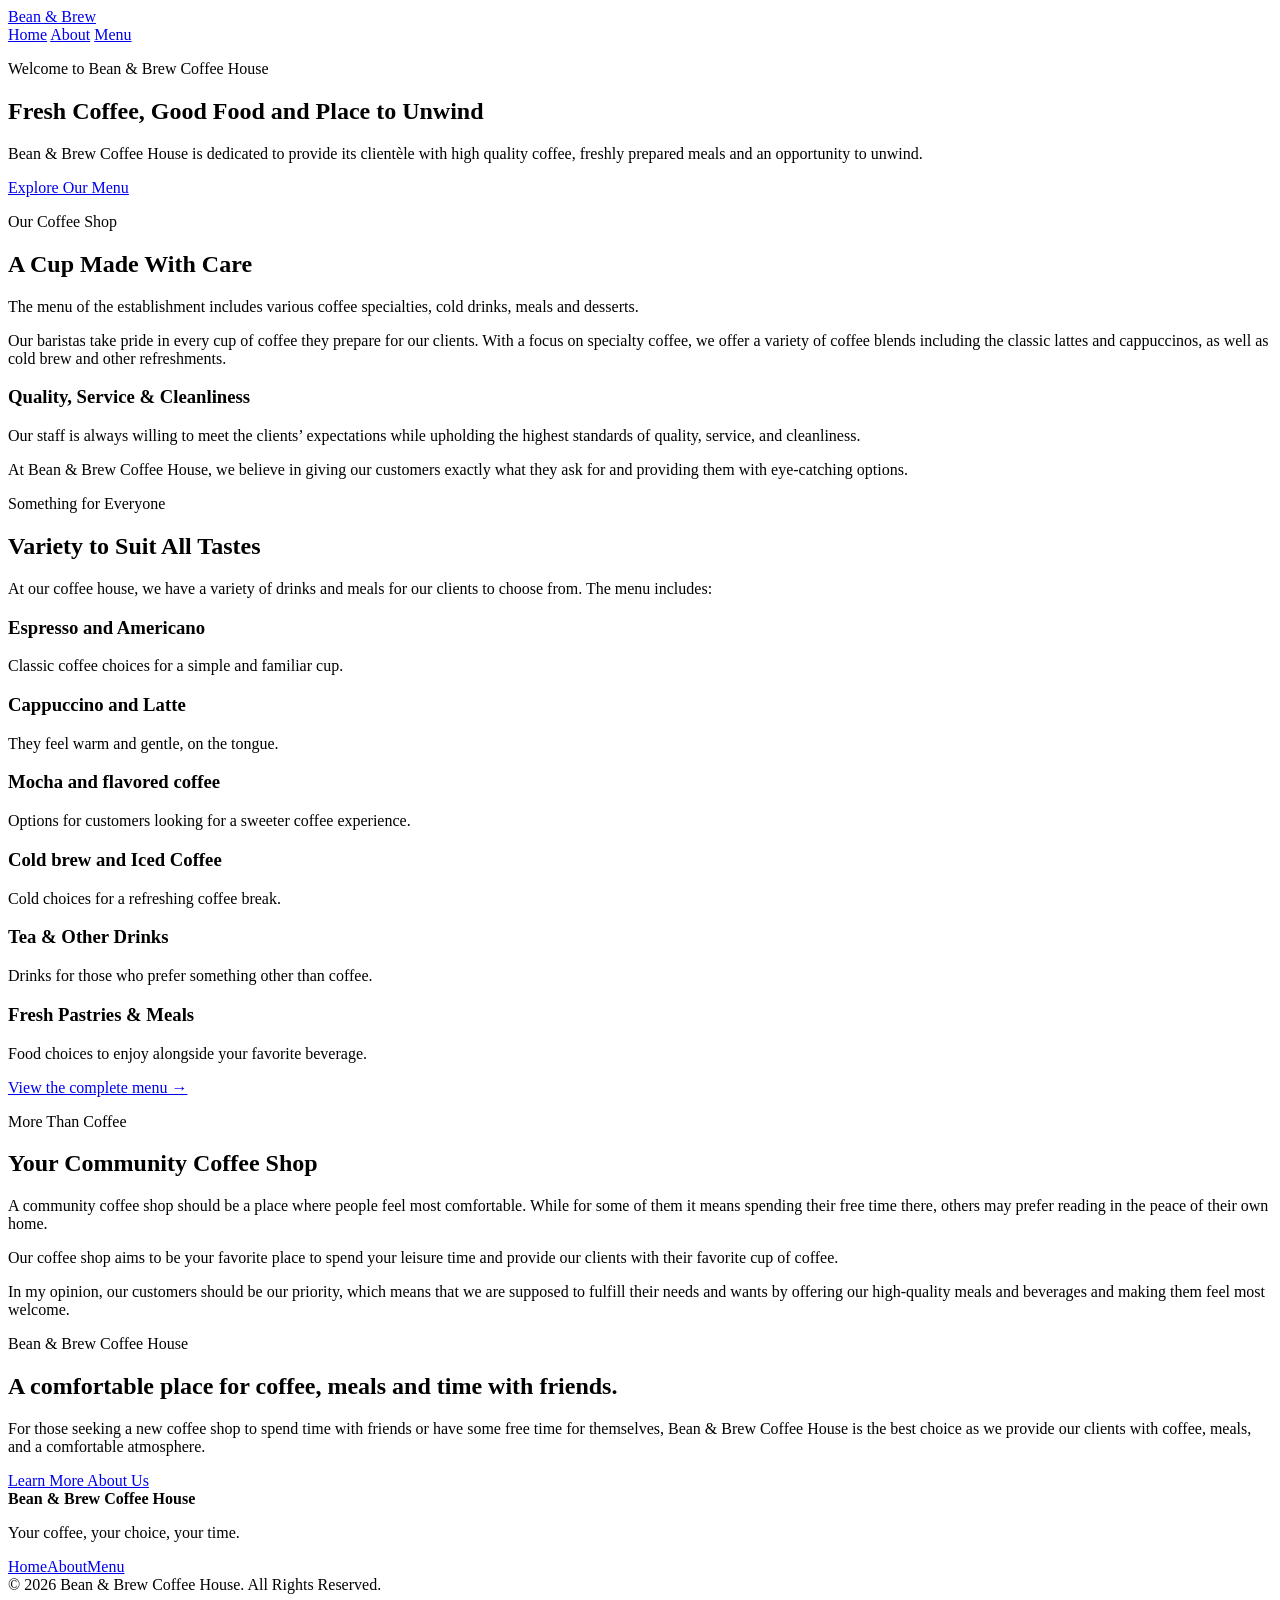
==== index.html @ c61e4c34 "Add files via upload" ====
<!DOCTYPE html>
<html lang="en">
<head>
<meta charset="UTF-8">
<meta name="viewport" content="width=device-width, initial-scale=1.0">
<title>Bean &amp; Brew Coffee House | Coffee Shop</title>
<meta name="description" content="Bean & Brew Coffee House offers coffee, cold beverages, tea, pastries, snacks and meals in a comfortable setting.">
<link rel="stylesheet" href="css/style.css">
</head>
<body>
<header class="site-header">
  <div class="container nav-wrap">
    <a class="logo" href="index.html">Bean &amp; Brew</a>
    <nav aria-label="Main navigation">
      <a class="active" href="index.html">Home</a>
      <a href="about.html">About</a>
      <a href="menu.html">Menu</a>
    </nav>
  </div>
</header>

<main>
<section class="hero">
  <div class="hero-overlay"></div>
  <div class="container hero-content">
    <p class="eyebrow">Welcome to Bean &amp; Brew Coffee House</p>
    <h1>Fresh Coffee, Good Food and Place to Unwind</h1>
    <p>Bean &amp; Brew Coffee House is dedicated to provide its clientèle with high quality coffee, freshly prepared meals and an opportunity to unwind.</p>
    <a class="btn" href="menu.html">Explore Our Menu</a>
  </div>
</section>

<section class="section">
<div class="container">
  <div class="section-heading">
    <p class="eyebrow">Our Coffee Shop</p>
    <h2>A Cup Made With Care</h2>
  </div>
  <div class="two-column">
    <div>
      <p>The menu of the establishment includes various coffee specialties, cold drinks, meals and desserts.</p>
      <p>Our baristas take pride in every cup of coffee they prepare for our clients. With a focus on specialty coffee, we offer a variety of coffee blends including the classic lattes and cappuccinos, as well as cold brew and other refreshments.</p>
    </div>
    <div class="highlight-box">
      <h3>Quality, Service &amp; Cleanliness</h3>
      <p>Our staff is always willing to meet the clients’ expectations while upholding the highest standards of quality, service, and cleanliness.</p>
      <p>At Bean &amp; Brew Coffee House, we believe in giving our customers exactly what they ask for and providing them with eye-catching options.</p>
    </div>
  </div>
</div>
</section>

<section class="section section-alt">
<div class="container">
  <div class="section-heading">
    <p class="eyebrow">Something for Everyone</p>
    <h2>Variety to Suit All Tastes</h2>
  </div>
  <p class="intro-text">At our coffee house, we have a variety of drinks and meals for our clients to choose from. The menu includes:</p>
  <div class="grid">
    <div class="card"><h3>Espresso and Americano</h3><p>Classic coffee choices for a simple and familiar cup.</p></div>
    <div class="card"><h3>Cappuccino and Latte</h3><p>They feel warm and gentle, on the tongue.</p></div>
    <div class="card"><h3>Mocha and flavored coffee</h3><p>Options for customers looking for a sweeter coffee experience.</p></div>
    <div class="card"><h3>Cold brew and Iced Coffee</h3><p>Cold choices for a refreshing coffee break.</p></div>
    <div class="card"><h3>Tea &amp; Other Drinks</h3><p>Drinks for those who prefer something other than coffee.</p></div>
    <div class="card"><h3>Fresh Pastries &amp; Meals</h3><p>Food choices to enjoy alongside your favorite beverage.</p></div>
  </div>
  <p class="center"><a class="text-link" href="menu.html">View the complete menu →</a></p>
</div>
</section>

<section class="section">
<div class="container narrow">
  <div class="section-heading">
    <p class="eyebrow">More Than Coffee</p>
    <h2>Your Community Coffee Shop</h2>
  </div>
  <p>A community coffee shop should be a place where people feel most comfortable. While for some of them it means spending their free time there, others may prefer reading in the peace of their own home.</p>
  <p>Our coffee shop aims to be your favorite place to spend your leisure time and provide our clients with their favorite cup of coffee.</p>
  <p>In my opinion, our customers should be our priority, which means that we are supposed to fulfill their needs and wants by offering our high-quality meals and beverages and making them feel most welcome.</p>
</div>
</section>

<section class="cta">
<div class="container">
  <p class="eyebrow">Bean &amp; Brew Coffee House</p>
  <h2>A comfortable place for coffee, meals and time with friends.</h2>
  <p>For those seeking a new coffee shop to spend time with friends or have some free time for themselves, Bean & Brew Coffee House is the best choice as we provide our clients with coffee, meals, and a comfortable atmosphere.</p>
  <a class="btn btn-light" href="about.html">Learn More About Us</a>
</div>
</section>
</main>

<footer>
<div class="container footer-wrap">
  <div><strong>Bean &amp; Brew Coffee House</strong><p>Your coffee, your choice, your time.</p></div>
  <div class="footer-links"><a href="index.html">Home</a><a href="about.html">About</a><a href="menu.html">Menu</a></div>
</div>
<div class="copyright">© 2026 Bean &amp; Brew Coffee House. All Rights Reserved.</div>
</footer>
</body>
</html>
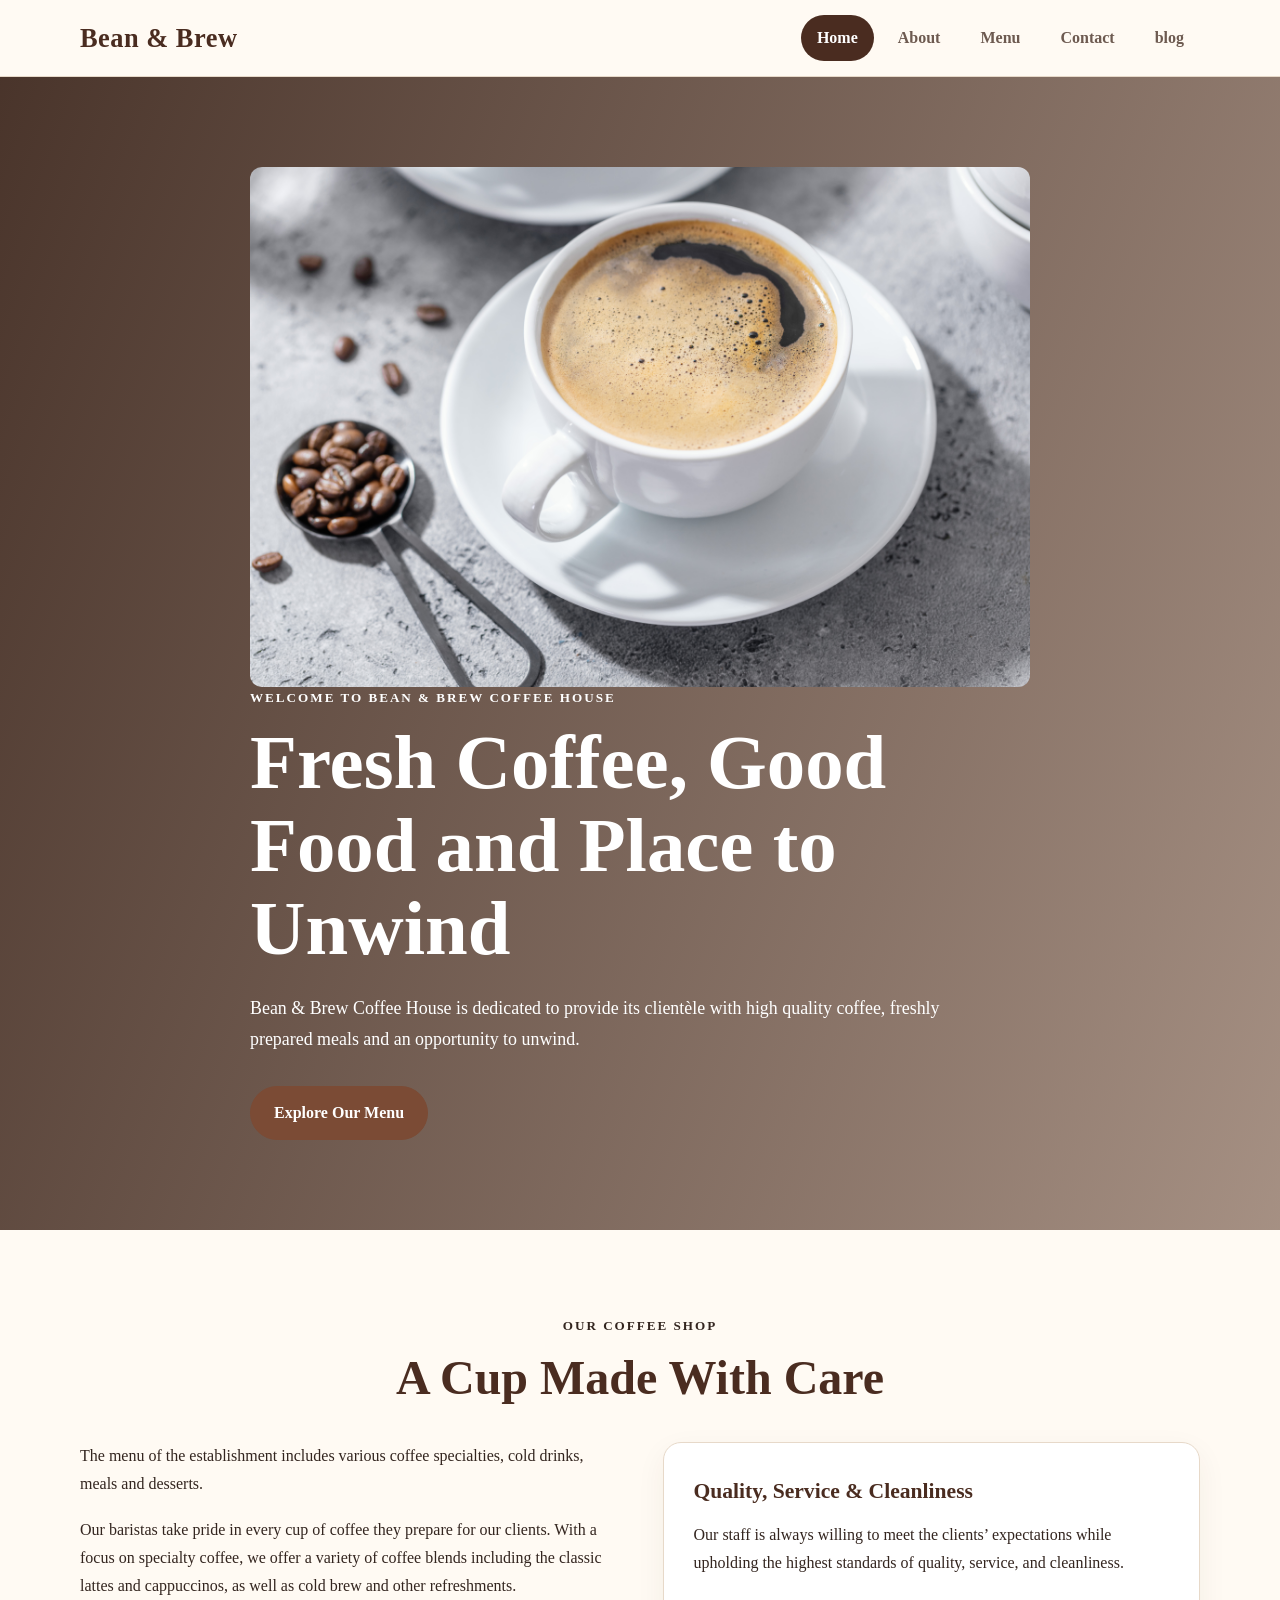
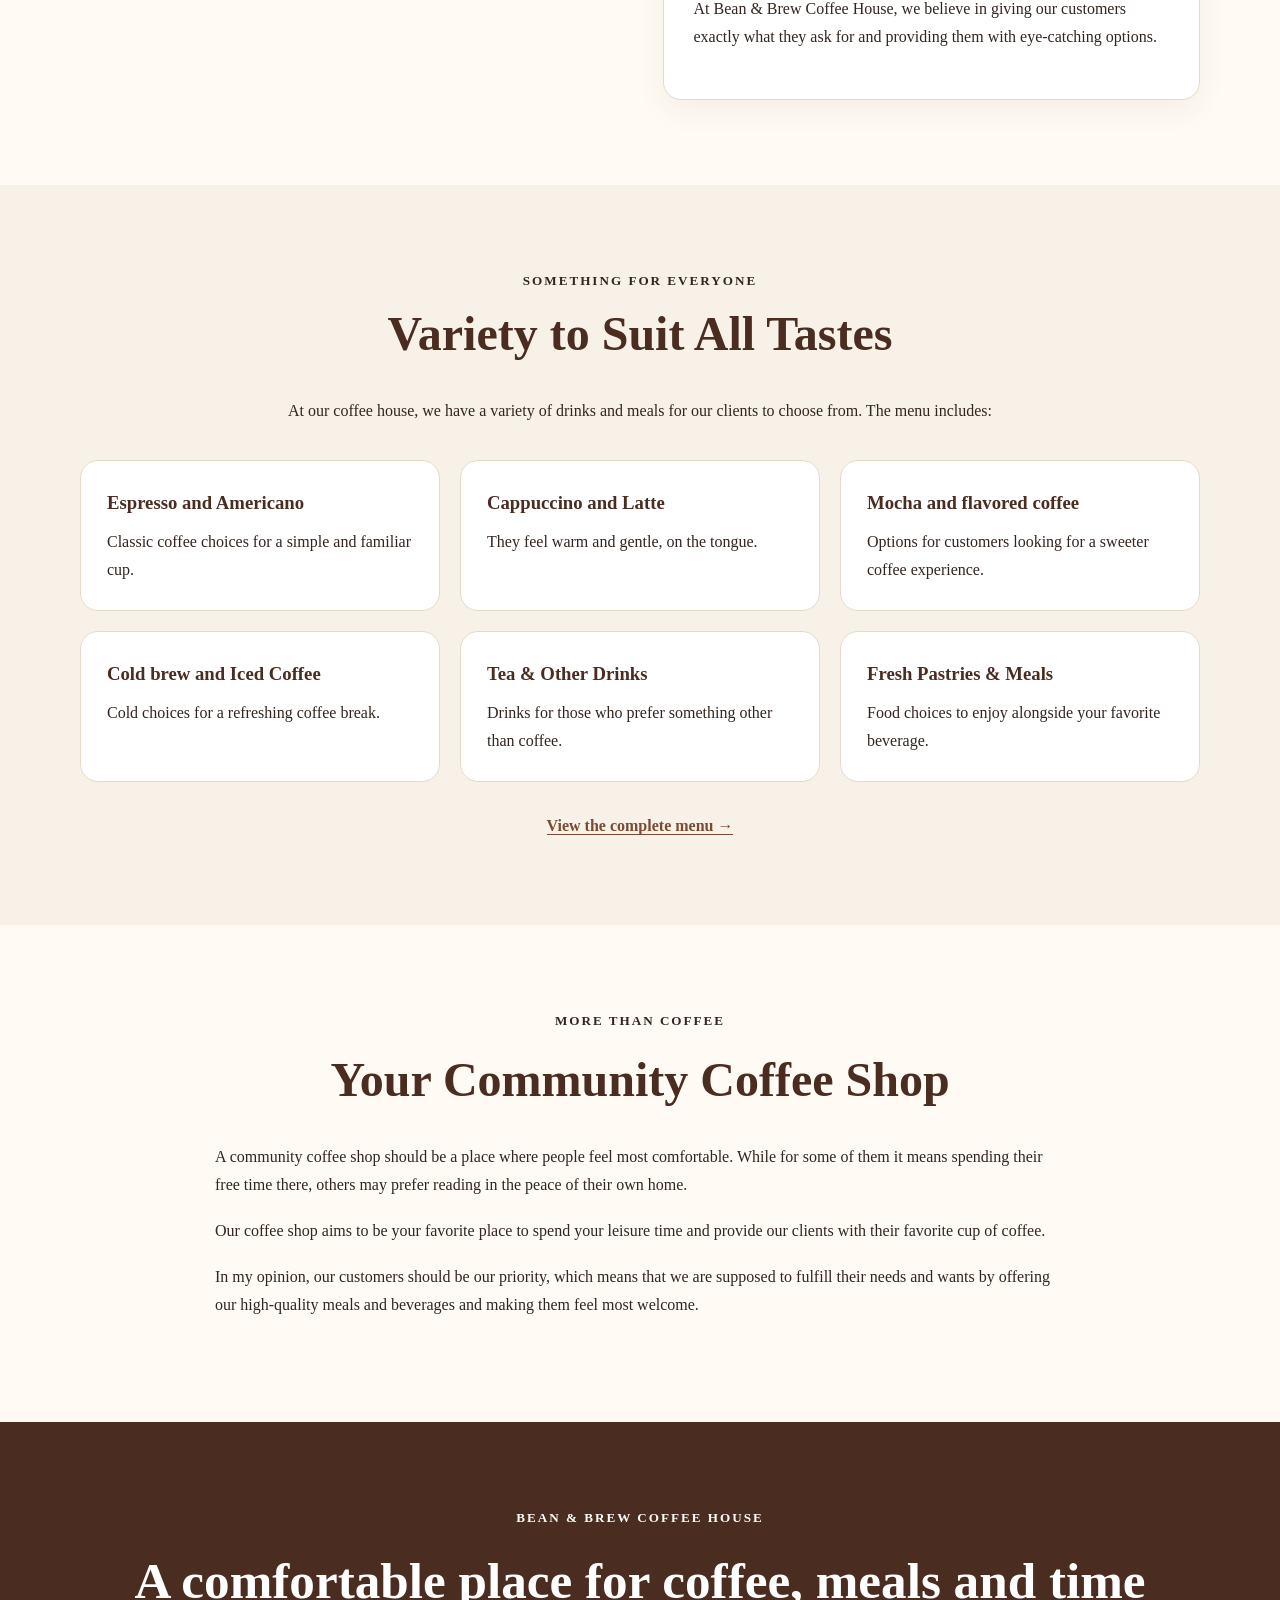
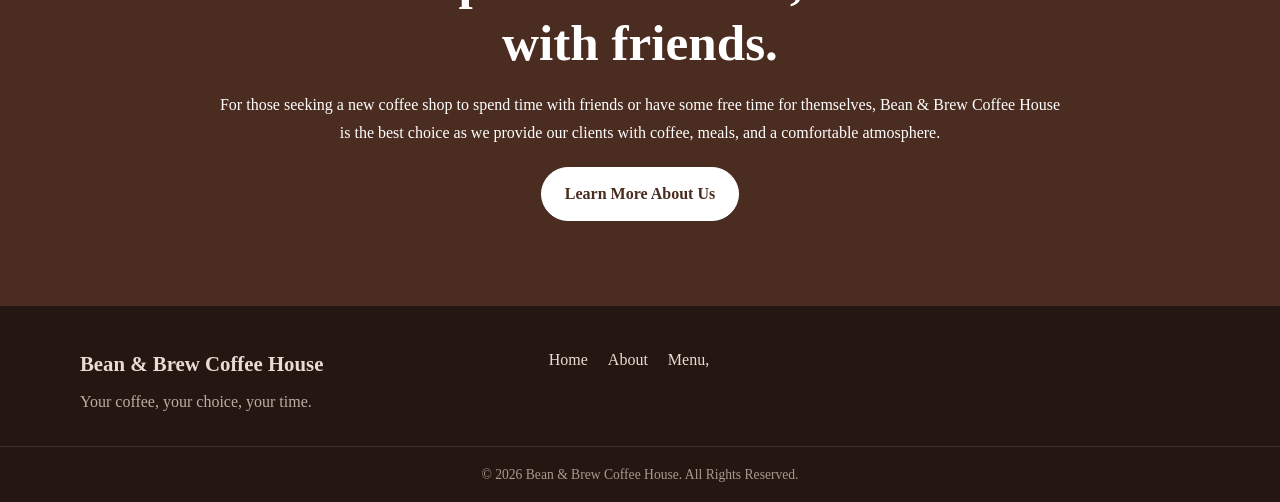
==== commit 828cbe6b: "first commit" ====
--- a/index.html
+++ b/index.html
@@ -15,6 +15,13 @@
       <a class="active" href="index.html">Home</a>
       <a href="about.html">About</a>
       <a href="menu.html">Menu</a>
+      <a href="contact.html">Contact</a>
+      <a href="blog.html">blog</a>
+
+
+
+
+
     </nav>
   </div>
 </header>
@@ -23,11 +30,15 @@
 <section class="hero">
   <div class="hero-overlay"></div>
   <div class="container hero-content">
+<img src="images/cup-coffee-table-grey-background.jpg" 
+     alt="Iced coffee at Bean & Brew Coffee House">
+
+
     <p class="eyebrow">Welcome to Bean &amp; Brew Coffee House</p>
     <h1>Fresh Coffee, Good Food and Place to Unwind</h1>
     <p>Bean &amp; Brew Coffee House is dedicated to provide its clientèle with high quality coffee, freshly prepared meals and an opportunity to unwind.</p>
     <a class="btn" href="menu.html">Explore Our Menu</a>
-  </div>
+  </div>  
 </section>
 
 <section class="section">
@@ -94,8 +105,8 @@
 <footer>
 <div class="container footer-wrap">
   <div><strong>Bean &amp; Brew Coffee House</strong><p>Your coffee, your choice, your time.</p></div>
-  <div class="footer-links"><a href="index.html">Home</a><a href="about.html">About</a><a href="menu.html">Menu</a></div>
-</div>
+  <div class="footer-links"><a href="index.html">Home</a><a href="about.html">About</a><a href="menu.html">Menu,<a href="contact.html"><a href="blog.html"></a></div>
+<a href="contact.html"><a href="blog.html"></a></div>
 <div class="copyright">© 2026 Bean &amp; Brew Coffee House. All Rights Reserved.</div>
 </footer>
 </body>
--- a/css/style.css
+++ b/css/style.css
@@ -0,0 +1,65 @@
+*{box-sizing:border-box;margin:0;padding:0}
+:root{--brown:#4a2c20;--coffee:#7b4b35;--cream:#f8f1e7;--light:#fffaf3;--text:#33251f;--muted:#6d5a50;--border:#e7d9c9}
+html{scroll-behavior:smooth}
+body{font-family:Georgia,"Times New Roman",serif;color:var(--text);background:var(--light);line-height:1.75}
+a{color:inherit;text-decoration:none}
+.container{width:min(1120px,92%);margin:auto}
+.site-header{position:sticky;top:0;z-index:20;background:rgba(255,250,243,.97);border-bottom:1px solid var(--border);backdrop-filter:blur(8px)}
+.nav-wrap{min-height:76px;display:flex;align-items:center;justify-content:space-between;gap:25px}
+.logo{font-size:1.65rem;font-weight:bold;letter-spacing:.5px;color:var(--brown)}
+nav{display:flex;gap:8px}
+nav a{padding:9px 16px;border-radius:30px;color:var(--muted);font-weight:bold}
+nav a:hover,nav a.active{background:var(--brown);color:#fff}
+.hero{position:relative;min-height:650px;display:grid;place-items:center;background:linear-gradient(110deg,rgba(54,31,21,.9),rgba(92,57,39,.55)),url("../images/coffee-shop.jpg") center/cover}
+.hero-content{position:relative;color:#fff;max-width:780px;padding:90px 0}
+.eyebrow{text-transform:uppercase;letter-spacing:2px;font-size:.82rem;font-weight:bold;margin-bottom:12px}
+.hero h1{font-size:clamp(2.5rem,6vw,5rem);line-height:1.08;margin-bottom:22px}
+.hero p:not(.eyebrow){font-size:1.12rem;max-width:700px;margin-bottom:30px}
+.btn{display:inline-block;background:var(--coffee);color:#fff;padding:12px 23px;border-radius:30px;font-weight:bold;border:1px solid var(--coffee);transition:.2s}
+.btn:hover{transform:translateY(-2px);background:var(--brown)}
+.btn-light{background:#fff;color:var(--brown);border-color:#fff}
+.section{padding:85px 0}
+.section-alt{background:var(--cream)}
+.section-heading{text-align:center;max-width:760px;margin:0 auto 35px}
+.section-heading h2,.section h2{font-size:clamp(2rem,4vw,3rem);line-height:1.2;color:var(--brown);margin-bottom:18px}
+.two-column{display:grid;grid-template-columns:1fr 1fr;gap:45px;align-items:start}
+.two-column p,.narrow p{margin-bottom:18px}
+.highlight-box{padding:30px;background:#fff;border:1px solid var(--border);border-radius:18px;box-shadow:0 10px 30px rgba(74,44,32,.06)}
+.highlight-box h3{font-size:1.35rem;color:var(--brown);margin-bottom:10px}
+.grid{display:grid;grid-template-columns:repeat(3,1fr);gap:20px}
+.card{background:#fff;border:1px solid var(--border);padding:26px;border-radius:18px;transition:.2s}
+.card:hover{transform:translateY(-4px);box-shadow:0 12px 30px rgba(74,44,32,.09)}
+.card h3{color:var(--brown);margin-bottom:8px}
+.intro-text{max-width:850px;margin:0 auto 35px;text-align:center}
+.center{text-align:center;margin-top:30px}
+.text-link{font-weight:bold;color:var(--coffee);border-bottom:1px solid var(--coffee)}
+.narrow{max-width:850px}
+.cta{padding:85px 0;background:var(--brown);color:#fff;text-align:center}
+.cta h2{font-size:clamp(2rem,4vw,3.2rem);line-height:1.2;margin-bottom:18px}
+.cta p{max-width:850px;margin:0 auto 20px}
+.page-hero{padding:105px 0;background:var(--cream);text-align:center}
+.page-hero h1{font-size:clamp(2.5rem,6vw,4.5rem);line-height:1.1;color:var(--brown);margin-bottom:12px}
+.page-hero p:last-child{font-size:1.1rem;color:var(--muted)}
+.menu-section{margin-top:55px}
+.menu-section>h2{border-bottom:2px solid var(--border);padding-bottom:10px}
+.menu-grid{display:grid;grid-template-columns:repeat(2,1fr);gap:20px}
+.menu-item{background:#fff;border:1px solid var(--border);border-radius:16px;padding:25px}
+.menu-item.single{max-width:100%}
+.menu-item h3{color:var(--brown);font-size:1.35rem;margin-bottom:8px}
+.menu-list{display:grid;grid-template-columns:repeat(2,1fr);gap:6px 30px;margin:12px 0 18px;padding-left:20px}
+.quote{font-style:italic;font-size:1.2rem}
+footer{background:#241712;color:#e9ddd3;padding-top:40px}
+.footer-wrap{display:flex;justify-content:space-between;gap:30px;padding-bottom:30px}
+.footer-wrap strong{font-size:1.3rem}
+.footer-wrap p{color:#bcaea4;margin-top:5px}
+.footer-links{display:flex;gap:20px}
+.footer-links a:hover{color:#fff}
+.copyright{text-align:center;border-top:1px solid rgba(255,255,255,.12);padding:16px;font-size:.85rem;color:#a9998f}
+@media(max-width:800px){.two-column,.grid,.menu-grid{grid-template-columns:1fr}.nav-wrap{min-height:68px}.logo{font-size:1.35rem}nav a{padding:7px 10px}.hero{min-height:570px}.section,.cta{padding:65px 0}.footer-wrap{flex-direction:column}.footer-links{flex-wrap:wrap}.menu-list{grid-template-columns:1fr}}
+@media(max-width:480px){.nav-wrap{align-items:flex-start;padding:14px 0;flex-direction:column;gap:5px}nav{width:100%;justify-content:space-between}nav a{padding:6px 9px}.hero h1{font-size:2.35rem}.hero-content{padding:70px 0}}
+img {
+    max-width: 100%;
+    height: auto;
+    display: block;
+    border-radius: 12px;
+}
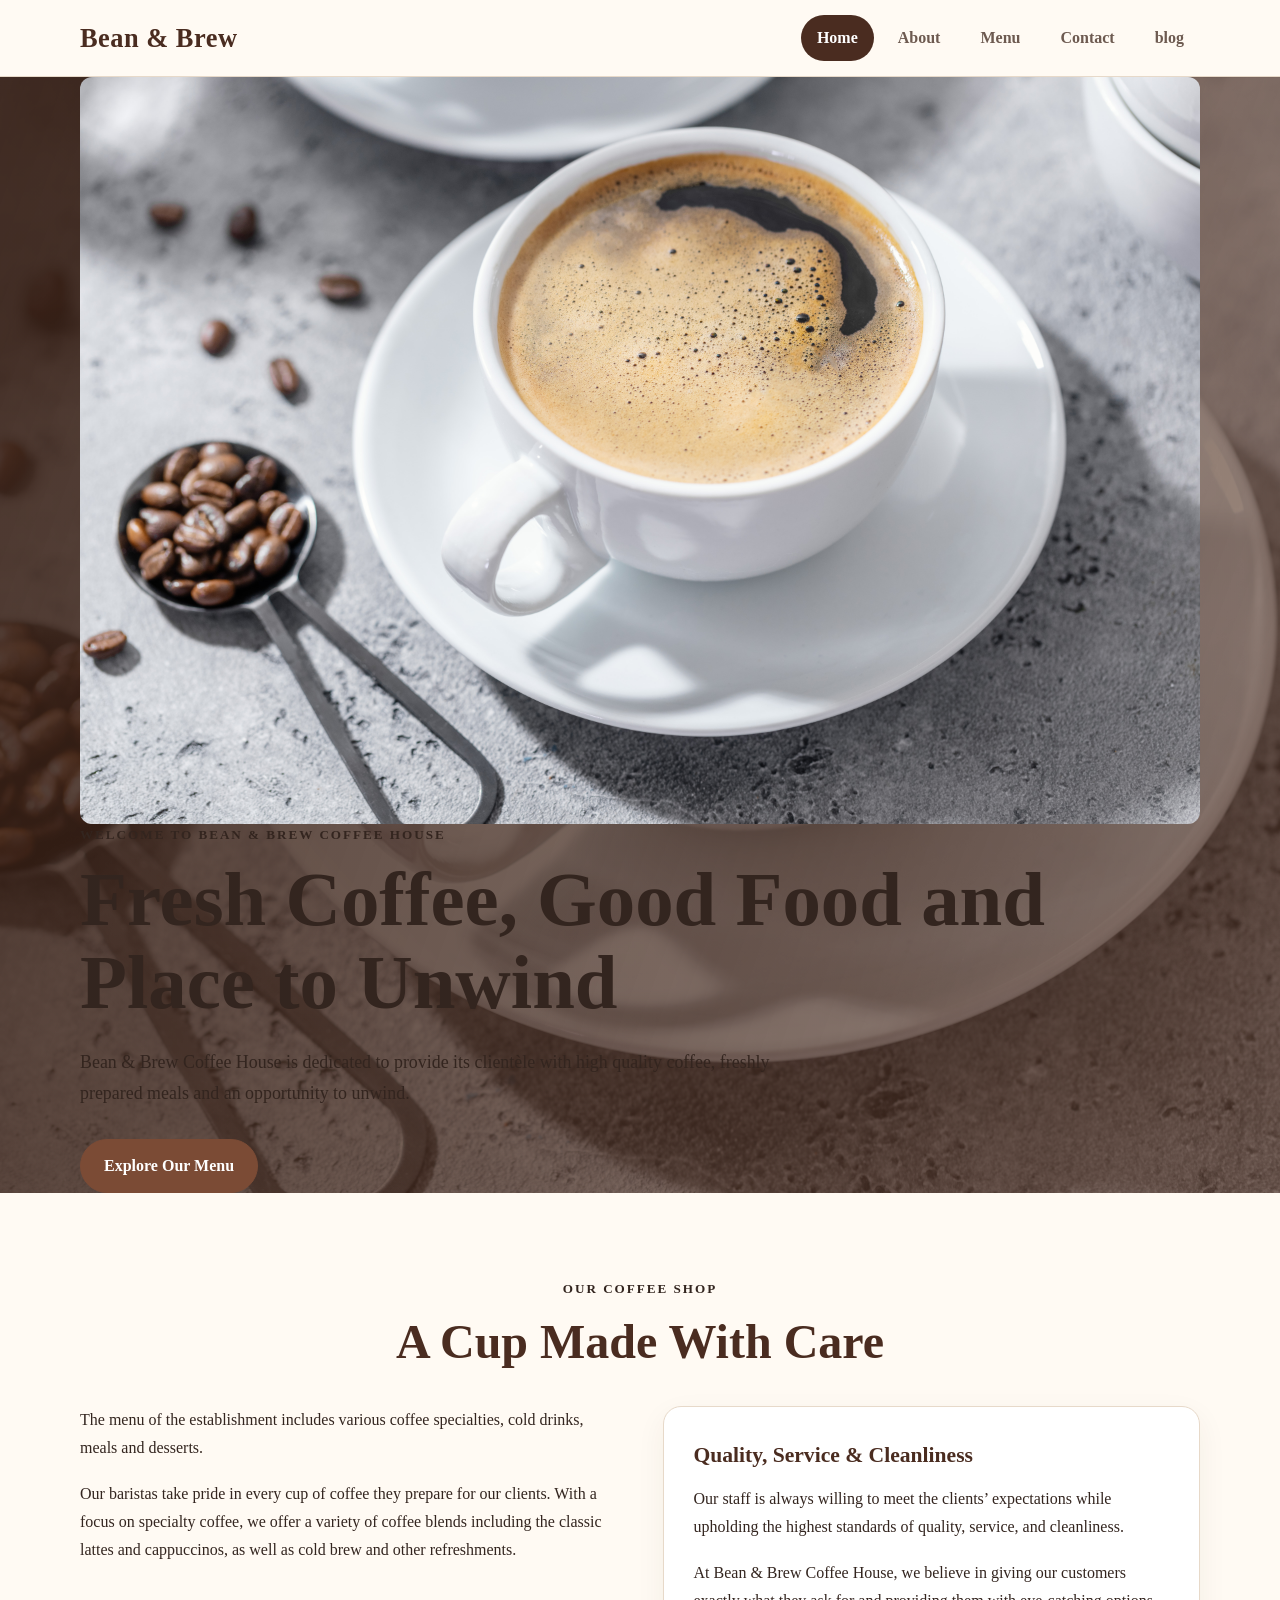
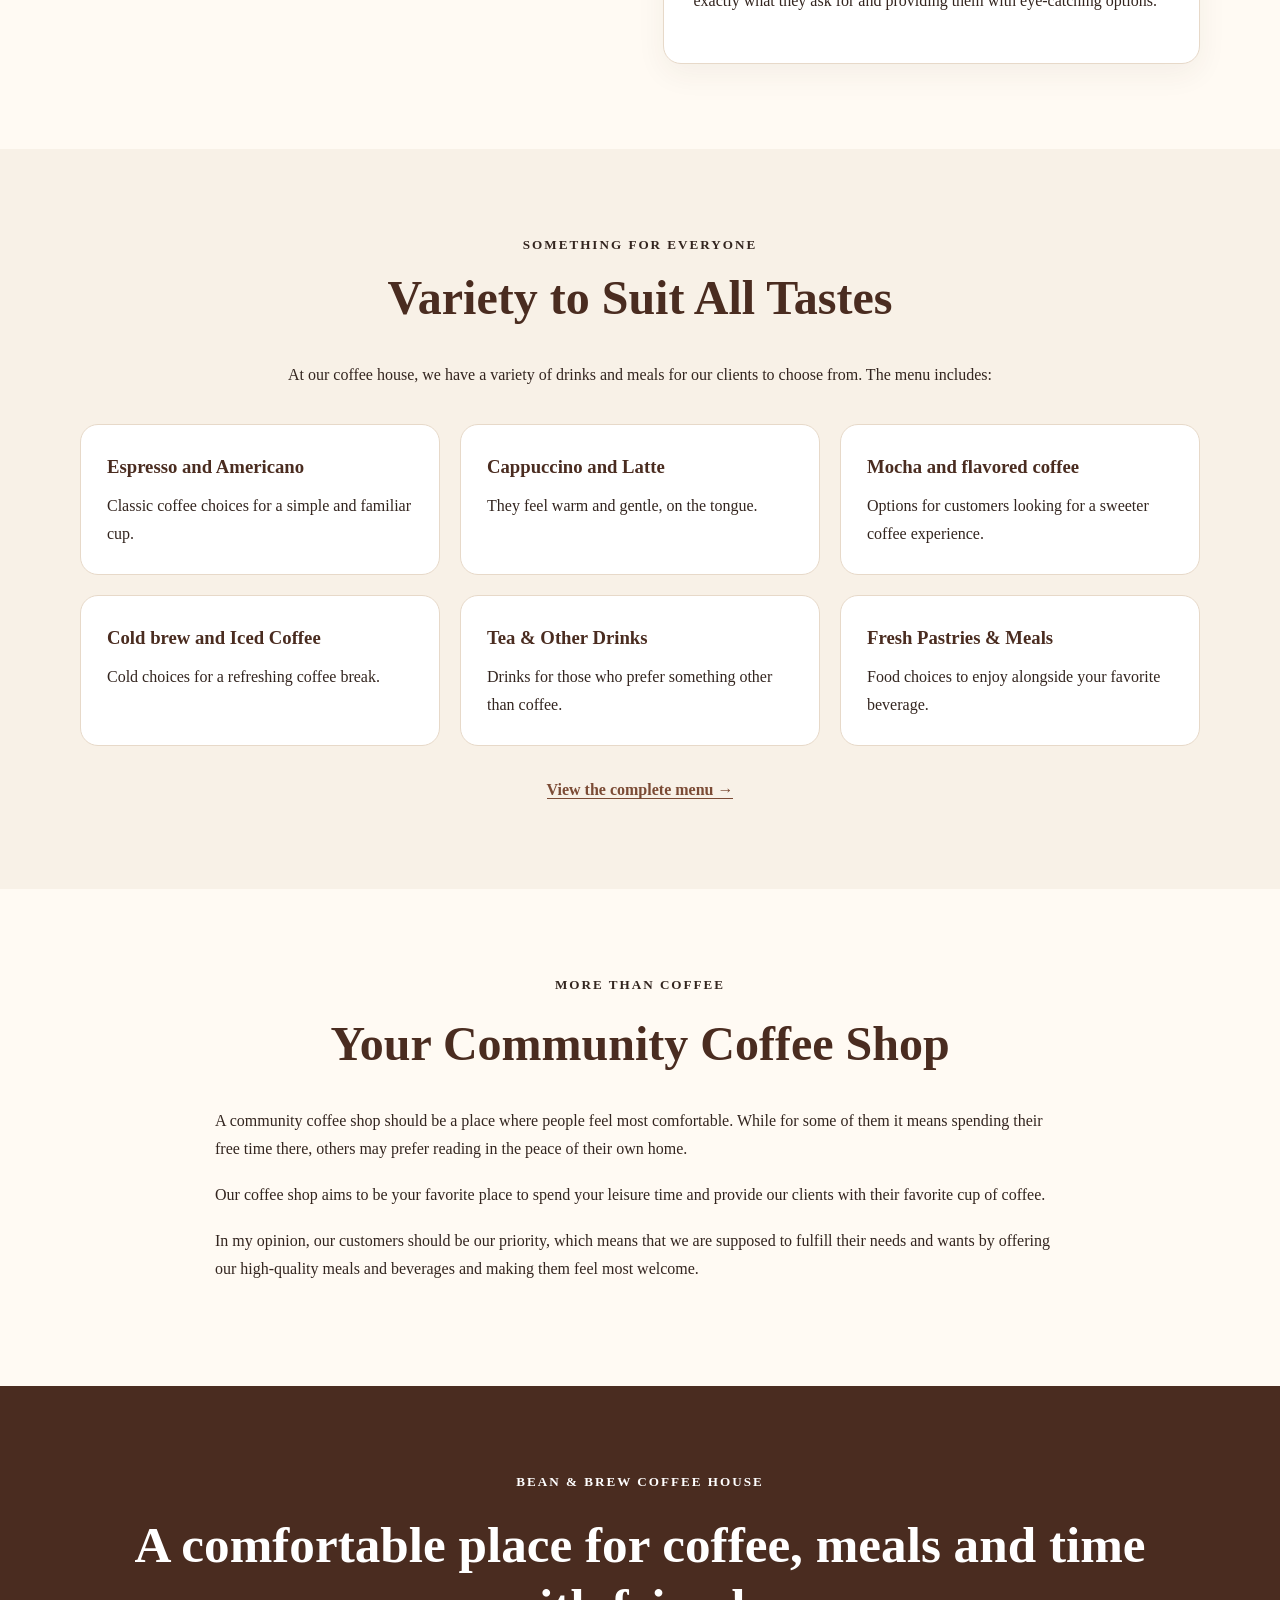
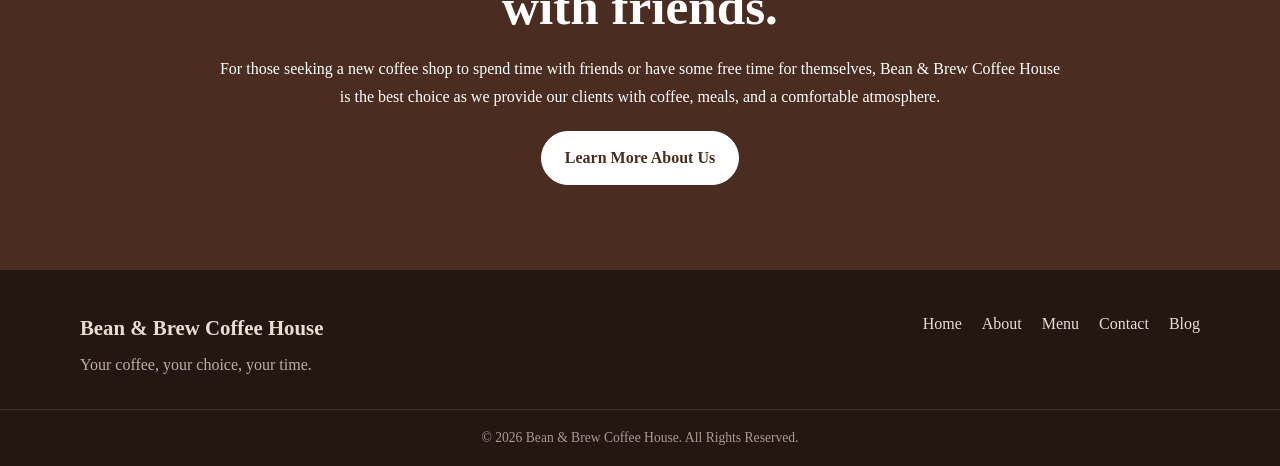
==== commit a9f0946f: "footer" ====
--- a/index.html
+++ b/index.html
@@ -101,13 +101,27 @@
 </div>
 </section>
 </main>
+<footer>
+    <div class="container footer-wrap">
 
-<footer>
-<div class="container footer-wrap">
-  <div><strong>Bean &amp; Brew Coffee House</strong><p>Your coffee, your choice, your time.</p></div>
-  <div class="footer-links"><a href="index.html">Home</a><a href="about.html">About</a><a href="menu.html">Menu,<a href="contact.html"><a href="blog.html"></a></div>
-<a href="contact.html"><a href="blog.html"></a></div>
-<div class="copyright">© 2026 Bean &amp; Brew Coffee House. All Rights Reserved.</div>
+        <div>
+            <strong>Bean &amp; Brew Coffee House</strong>
+            <p>Your coffee, your choice, your time.</p>
+        </div>
+
+        <div class="footer-links">
+            <a href="index.html">Home</a>
+            <a href="about.html">About</a>
+            <a href="menu.html">Menu</a>
+            <a href="contact.html">Contact</a>
+            <a href="blog.html">Blog</a>
+        </div>
+
+    </div>
+
+    <div class="copyright">
+        &copy; 2026 Bean &amp; Brew Coffee House. All Rights Reserved.
+    </div>
 </footer>
 </body>
 </html>
--- a/css/style.css
+++ b/css/style.css
@@ -10,7 +10,14 @@
 nav{display:flex;gap:8px}
 nav a{padding:9px 16px;border-radius:30px;color:var(--muted);font-weight:bold}
 nav a:hover,nav a.active{background:var(--brown);color:#fff}
-.hero{position:relative;min-height:650px;display:grid;place-items:center;background:linear-gradient(110deg,rgba(54,31,21,.9),rgba(92,57,39,.55)),url("../images/coffee-shop.jpg") center/cover}
+.hero{
+    position:relative;
+    min-height:650px;
+    display:grid;
+    place-items:center;
+    background:linear-gradient(110deg,rgba(54,31,21,.9),rgba(92,57,39,.55)),
+    url("../images/cup-coffee-table-grey-background.jpg") center/cover;
+}cup-coffee-table-grey-background.jpg") center/cover}
 .hero-content{position:relative;color:#fff;max-width:780px;padding:90px 0}
 .eyebrow{text-transform:uppercase;letter-spacing:2px;font-size:.82rem;font-weight:bold;margin-bottom:12px}
 .hero h1{font-size:clamp(2.5rem,6vw,5rem);line-height:1.08;margin-bottom:22px}
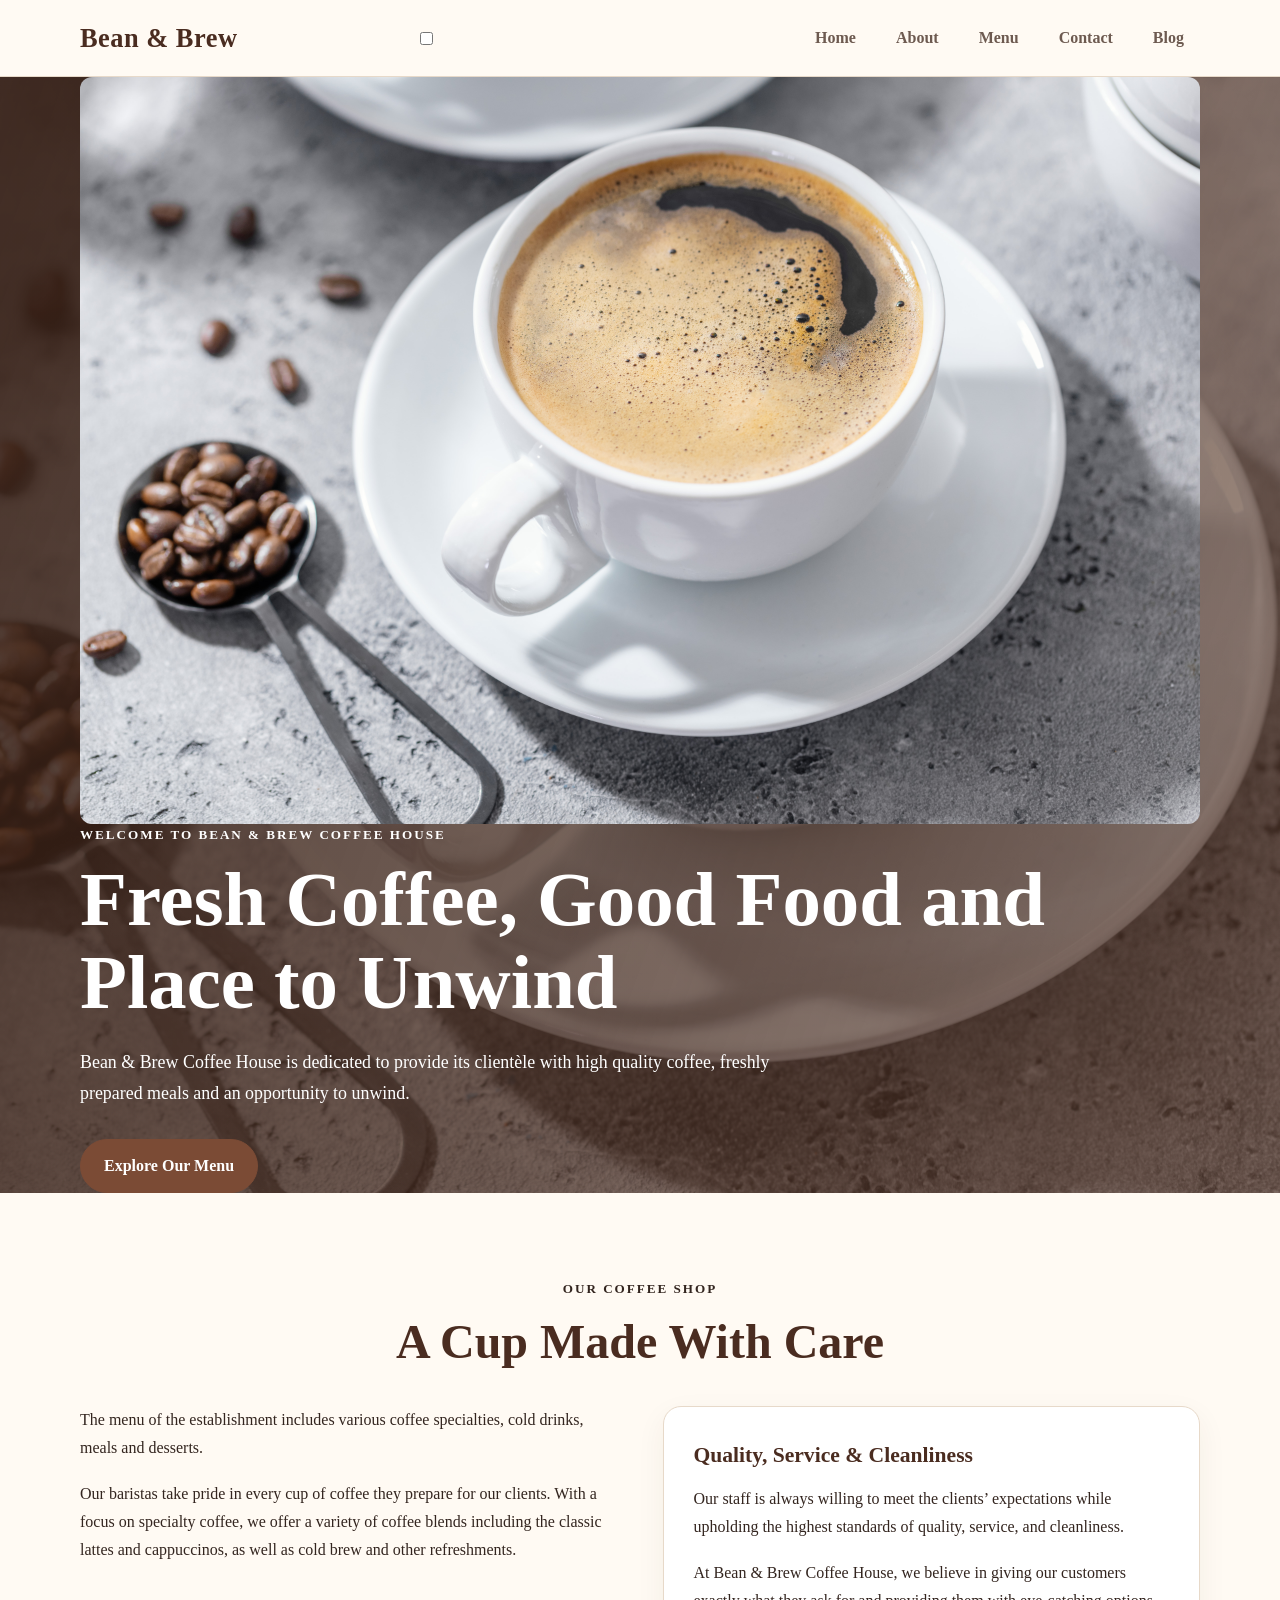
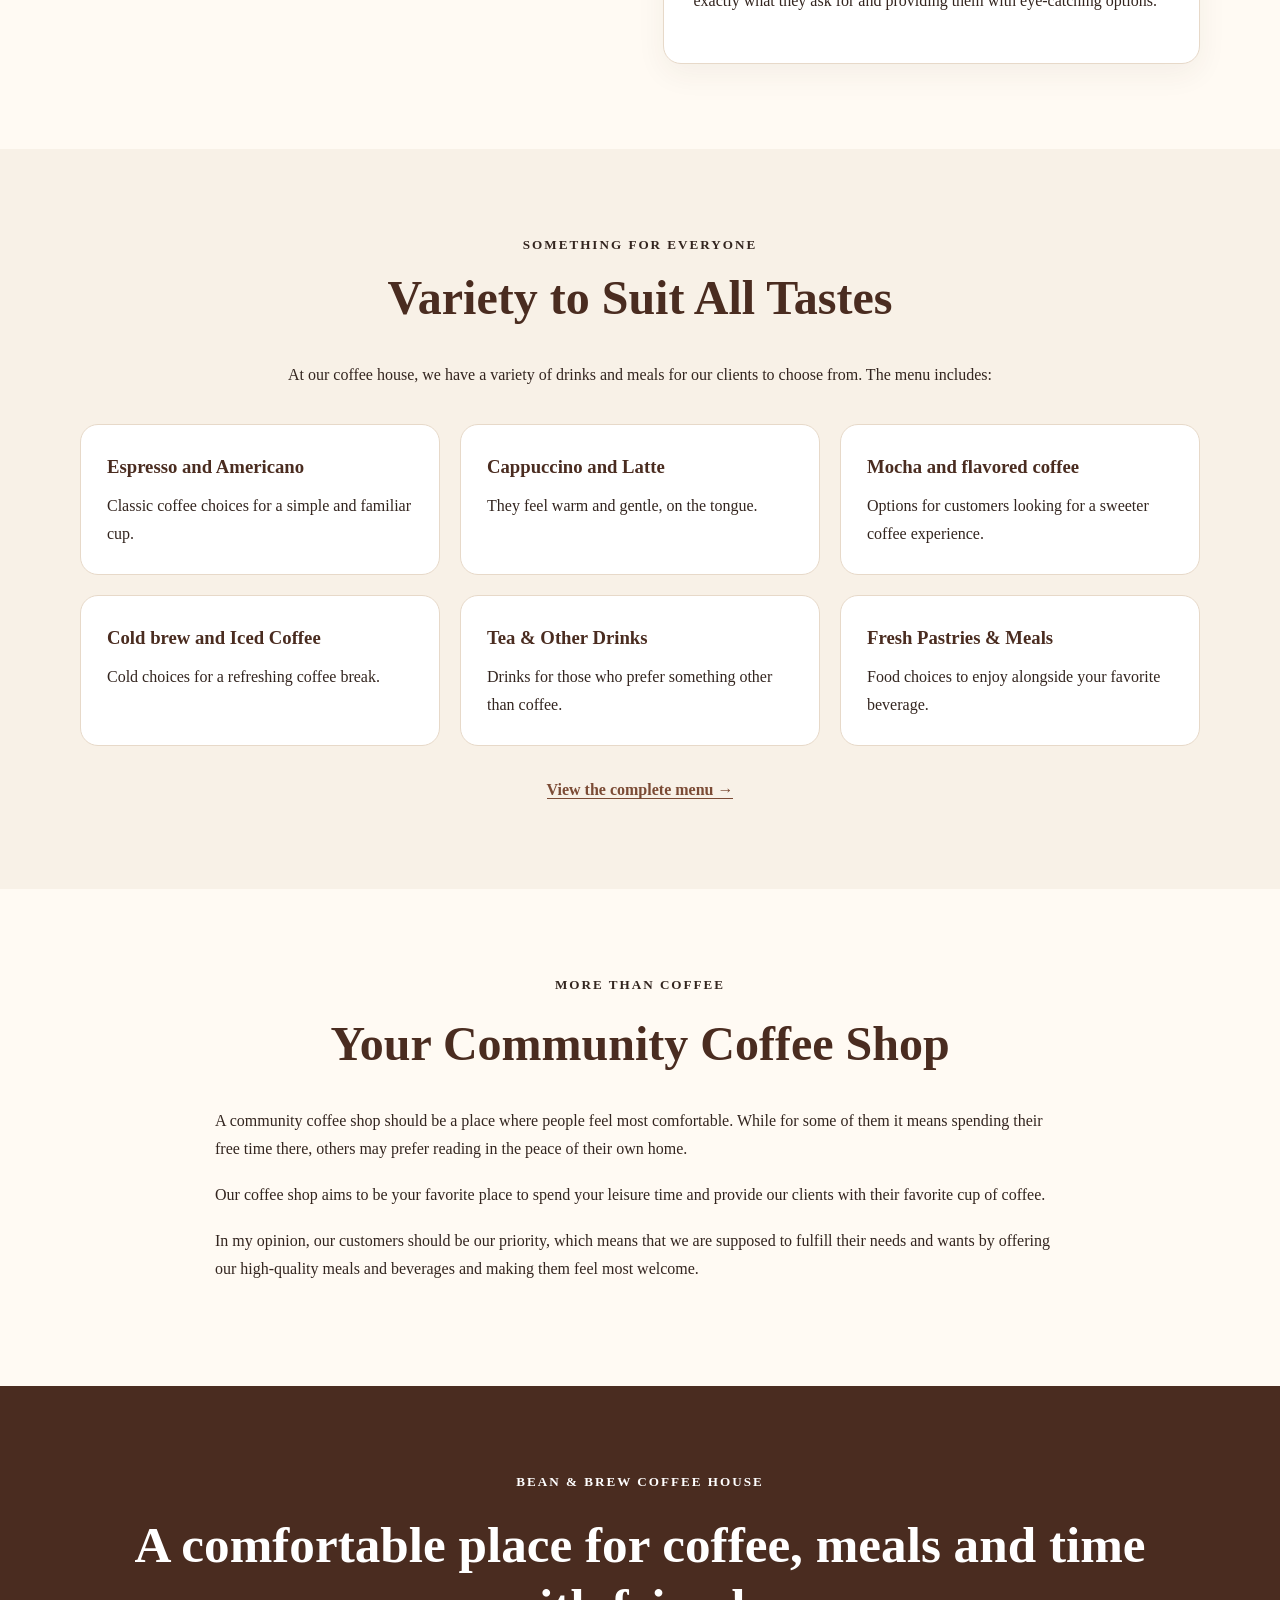
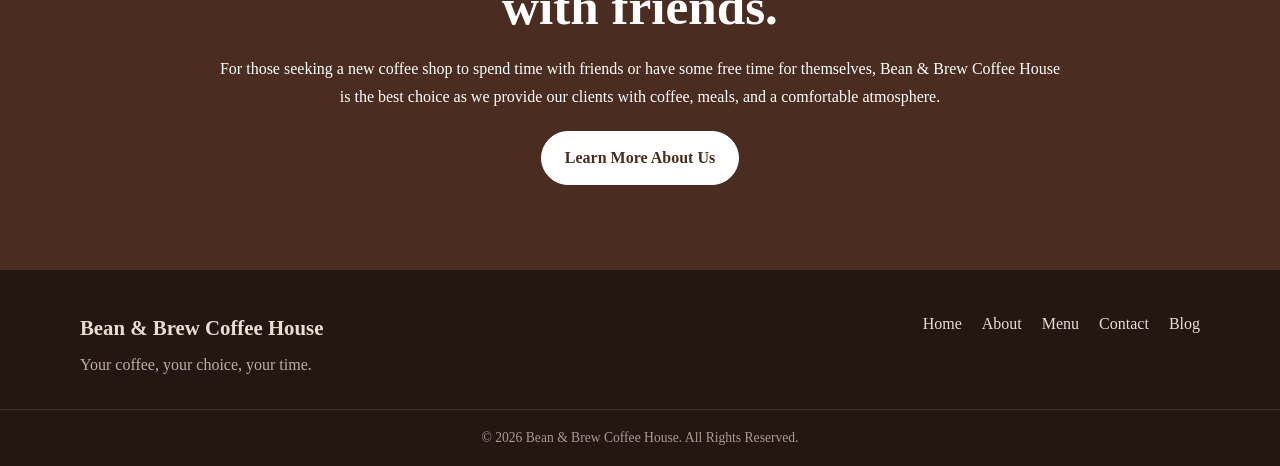
==== commit 29ae8ce1: "mobile view" ====
--- a/index.html
+++ b/index.html
@@ -11,18 +11,21 @@
 <header class="site-header">
   <div class="container nav-wrap">
     <a class="logo" href="index.html">Bean &amp; Brew</a>
-    <nav aria-label="Main navigation">
-      <a class="active" href="index.html">Home</a>
-      <a href="about.html">About</a>
-      <a href="menu.html">Menu</a>
-      <a href="contact.html">Contact</a>
-      <a href="blog.html">blog</a>
+    <input type="checkbox" id="menu-toggle">
 
+<label for="menu-toggle" class="hamburger">
+    <span></span>
+    <span></span>
+    <span></span>
+</label>
 
-
-
-
-    </nav>
+<nav aria-label="Main navigation">
+    <a href="index.html">Home</a>
+    <a href="about.html">About</a>
+    <a href="menu.html">Menu</a>
+    <a href="contact.html">Contact</a>
+    <a href="blog.html">Blog</a>
+</nav>
   </div>
 </header>
 
--- a/css/style.css
+++ b/css/style.css
@@ -70,3 +70,8 @@
     display: block;
     border-radius: 12px;
 }
+.hero .eyebrow,
+.hero h1,
+.hero p {
+    color: #fff;
+}
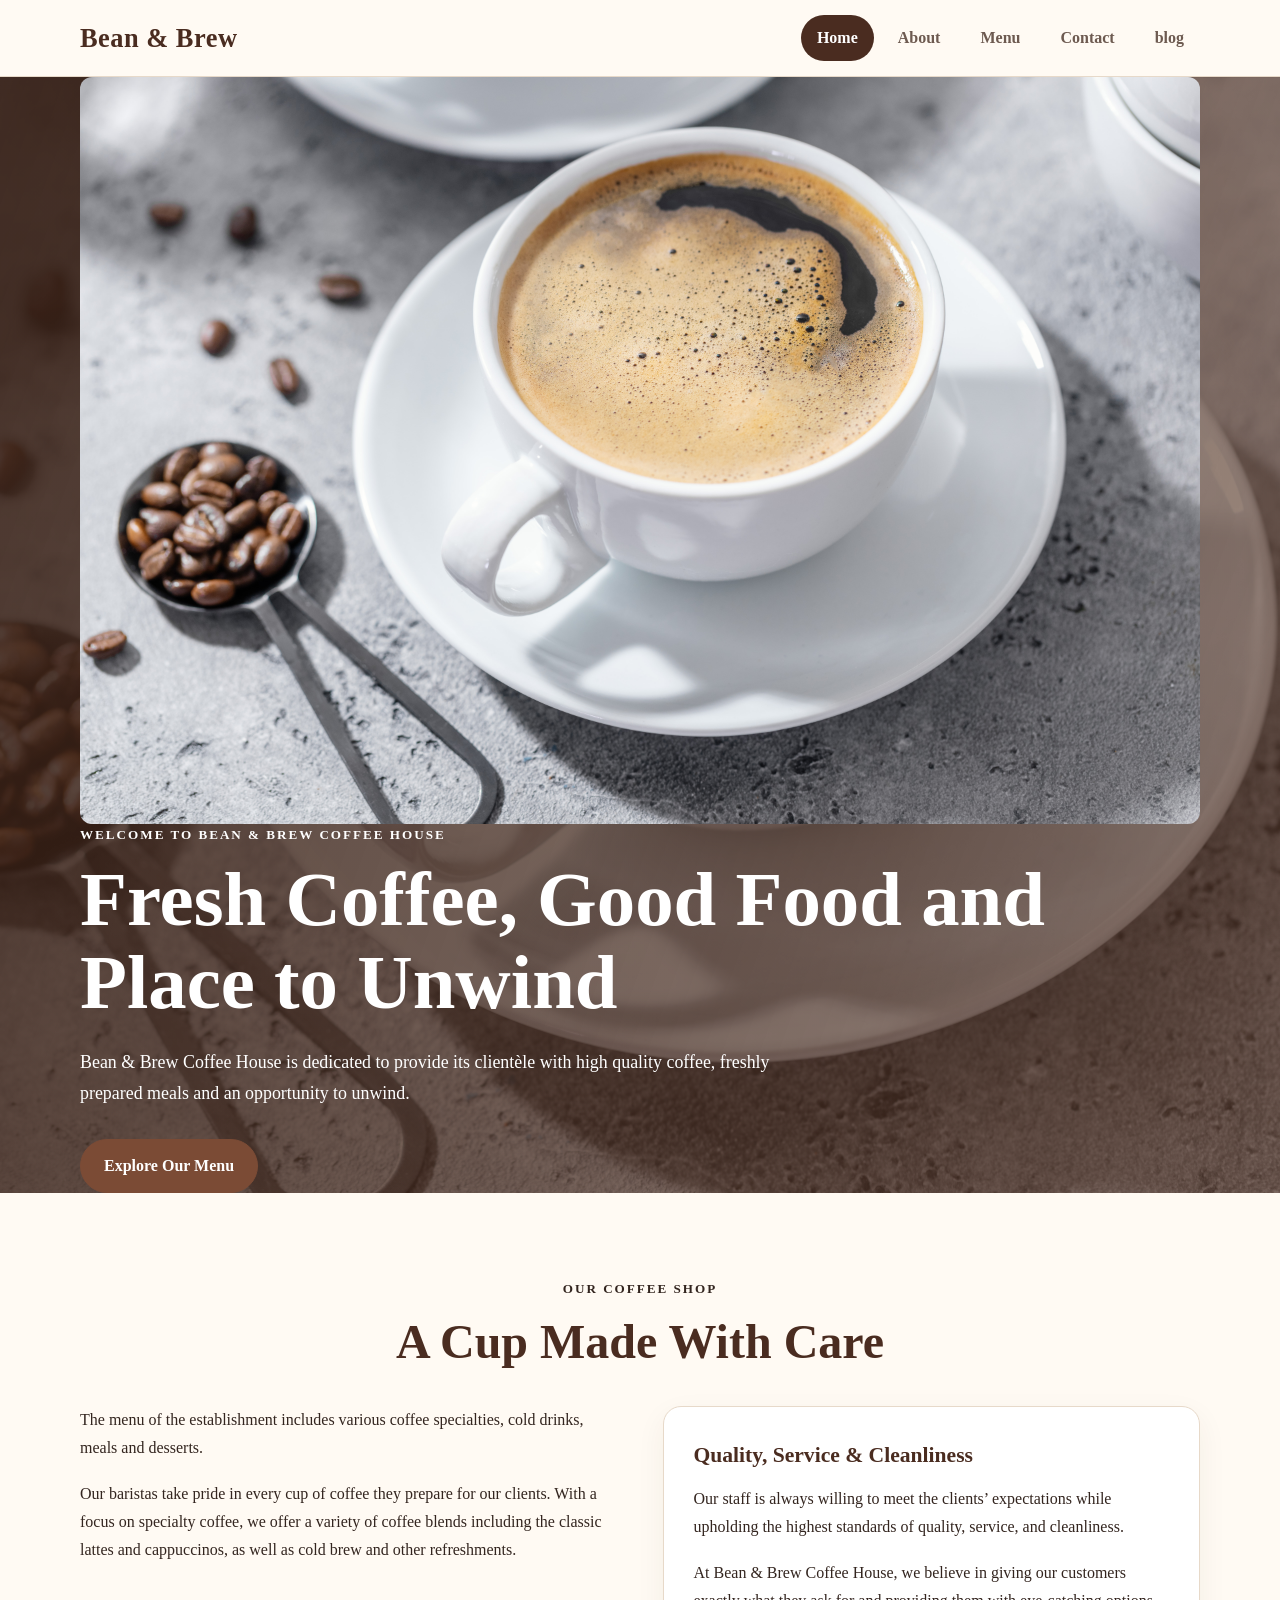
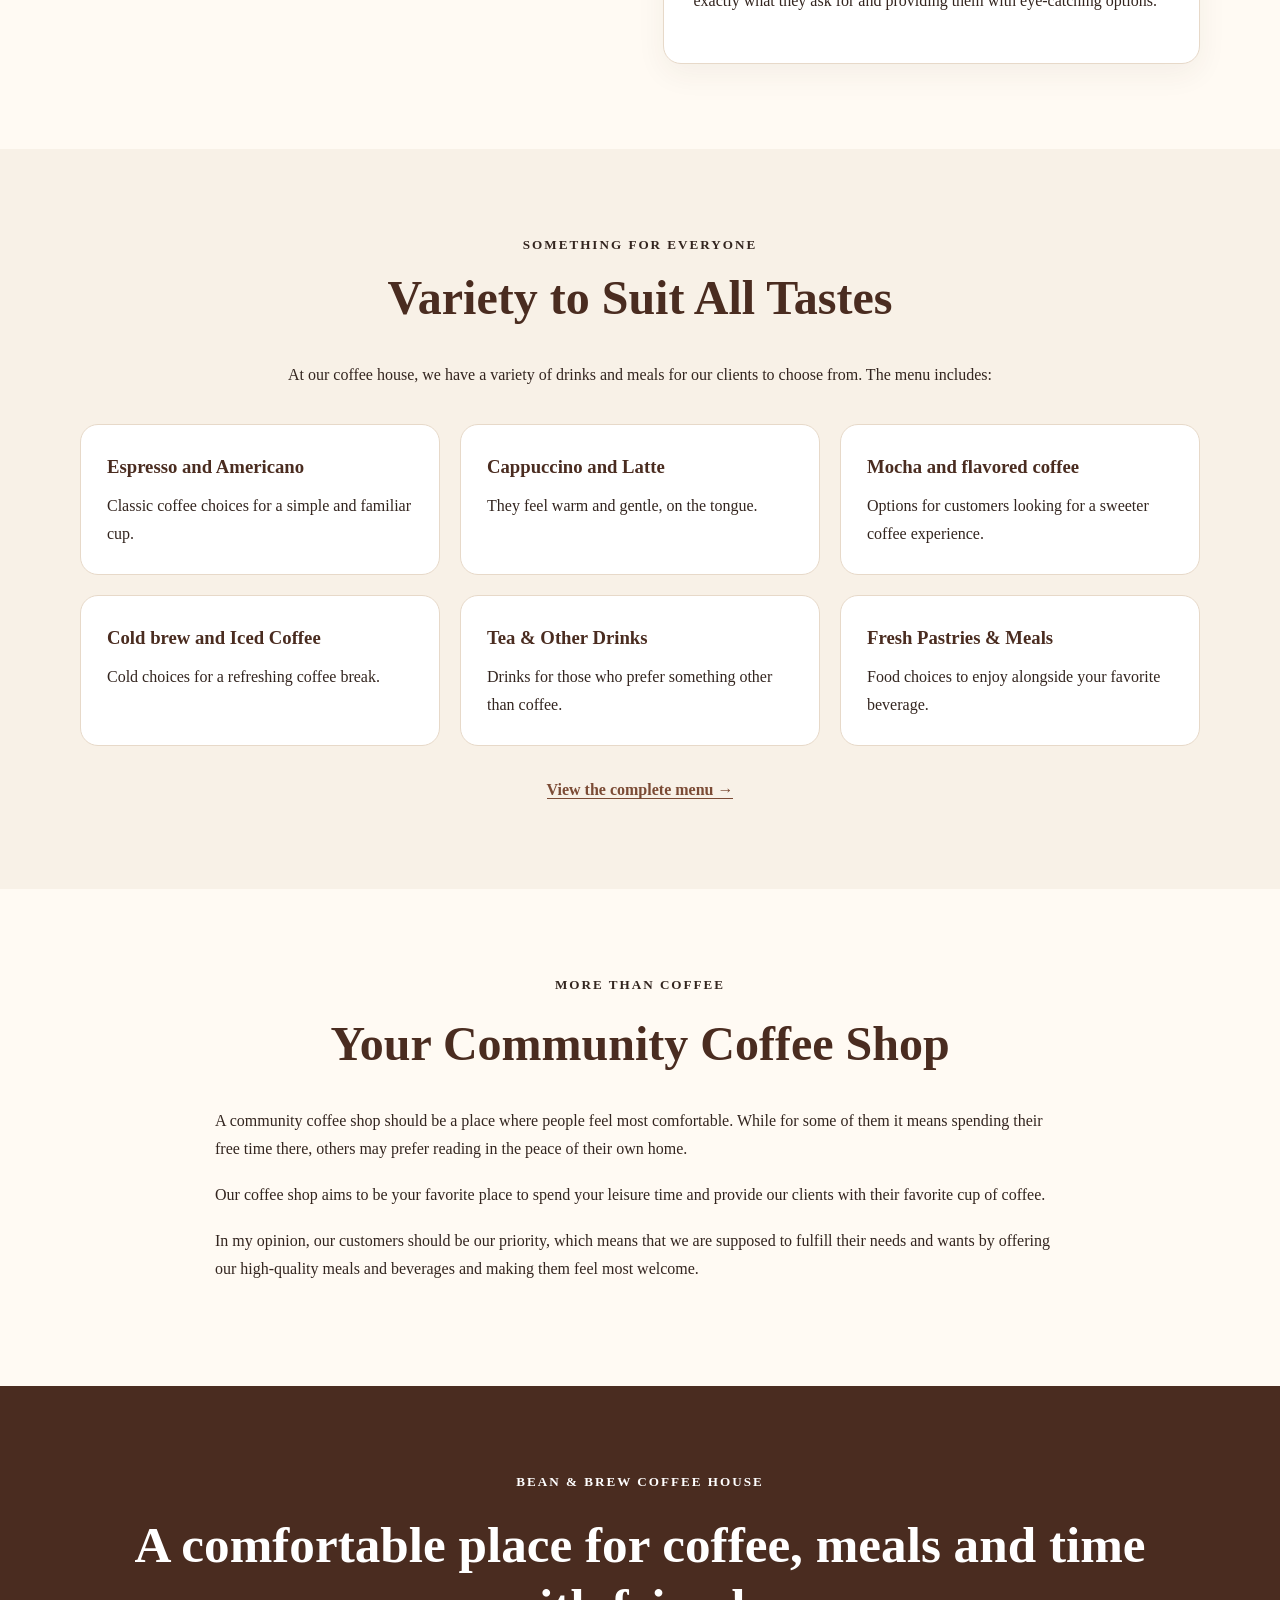
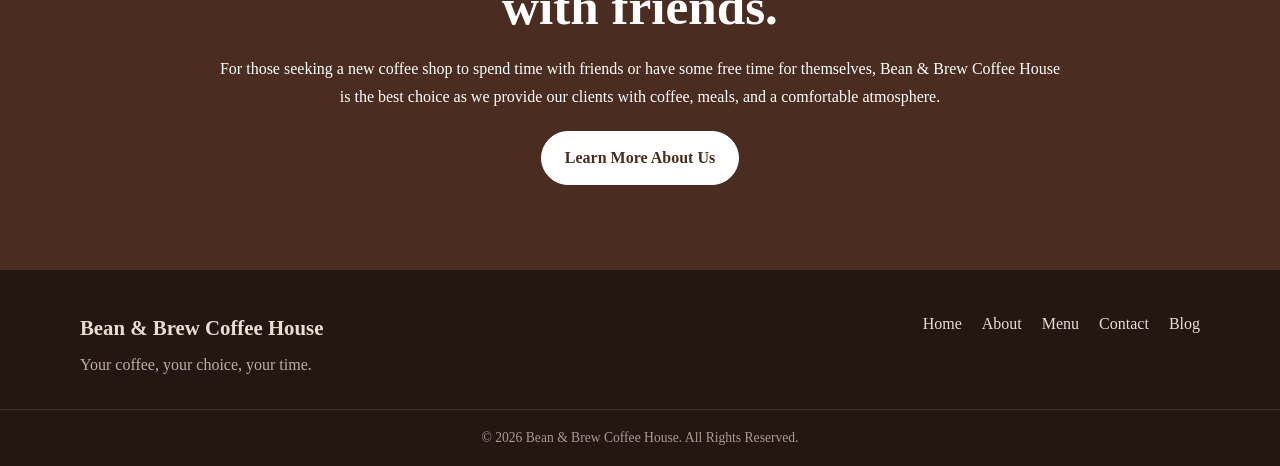
==== commit a6f97360: "normal view" ====
--- a/index.html
+++ b/index.html
@@ -11,21 +11,18 @@
 <header class="site-header">
   <div class="container nav-wrap">
     <a class="logo" href="index.html">Bean &amp; Brew</a>
-    <input type="checkbox" id="menu-toggle">
+    <nav aria-label="Main navigation">
+      <a class="active" href="index.html">Home</a>
+      <a href="about.html">About</a>
+      <a href="menu.html">Menu</a>
+      <a href="contact.html">Contact</a>
+      <a href="blog.html">blog</a>
 
-<label for="menu-toggle" class="hamburger">
-    <span></span>
-    <span></span>
-    <span></span>
-</label>
 
-<nav aria-label="Main navigation">
-    <a href="index.html">Home</a>
-    <a href="about.html">About</a>
-    <a href="menu.html">Menu</a>
-    <a href="contact.html">Contact</a>
-    <a href="blog.html">Blog</a>
-</nav>
+
+
+
+    </nav>
   </div>
 </header>
 
--- a/css/style.css
+++ b/css/style.css
@@ -74,4 +74,57 @@
 .hero h1,
 .hero p {
     color: #fff;
+}
+/* Hamburger Menu */
+#menu-toggle {
+    display: none;
+}
+
+.hamburger {
+    display: none;
+    cursor: pointer;
+    width: 40px;
+    height: 40px;
+    flex-direction: column;
+    justify-content: center;
+    gap: 5px;
+}
+
+.hamburger span {
+    display: block;
+    width: 28px;
+    height: 3px;
+    background: var(--brown);
+    border-radius: 3px;
+}
+
+/* Mobile View */
+@media (max-width: 600px) {
+
+    .nav-wrap {
+        position: relative;
+    }
+
+    .hamburger {
+        display: flex;
+        margin-left: auto;
+    }
+
+    .nav-wrap nav {
+        display: none;
+        width: 100%;
+        flex-direction: column;
+        gap: 5px;
+        margin-top: 10px;
+    }
+
+    .nav-wrap nav a {
+        width: 100%;
+        text-align: center;
+        padding: 10px;
+    }
+
+    #menu-toggle:checked ~ nav {
+        display: flex;
+    }
 }
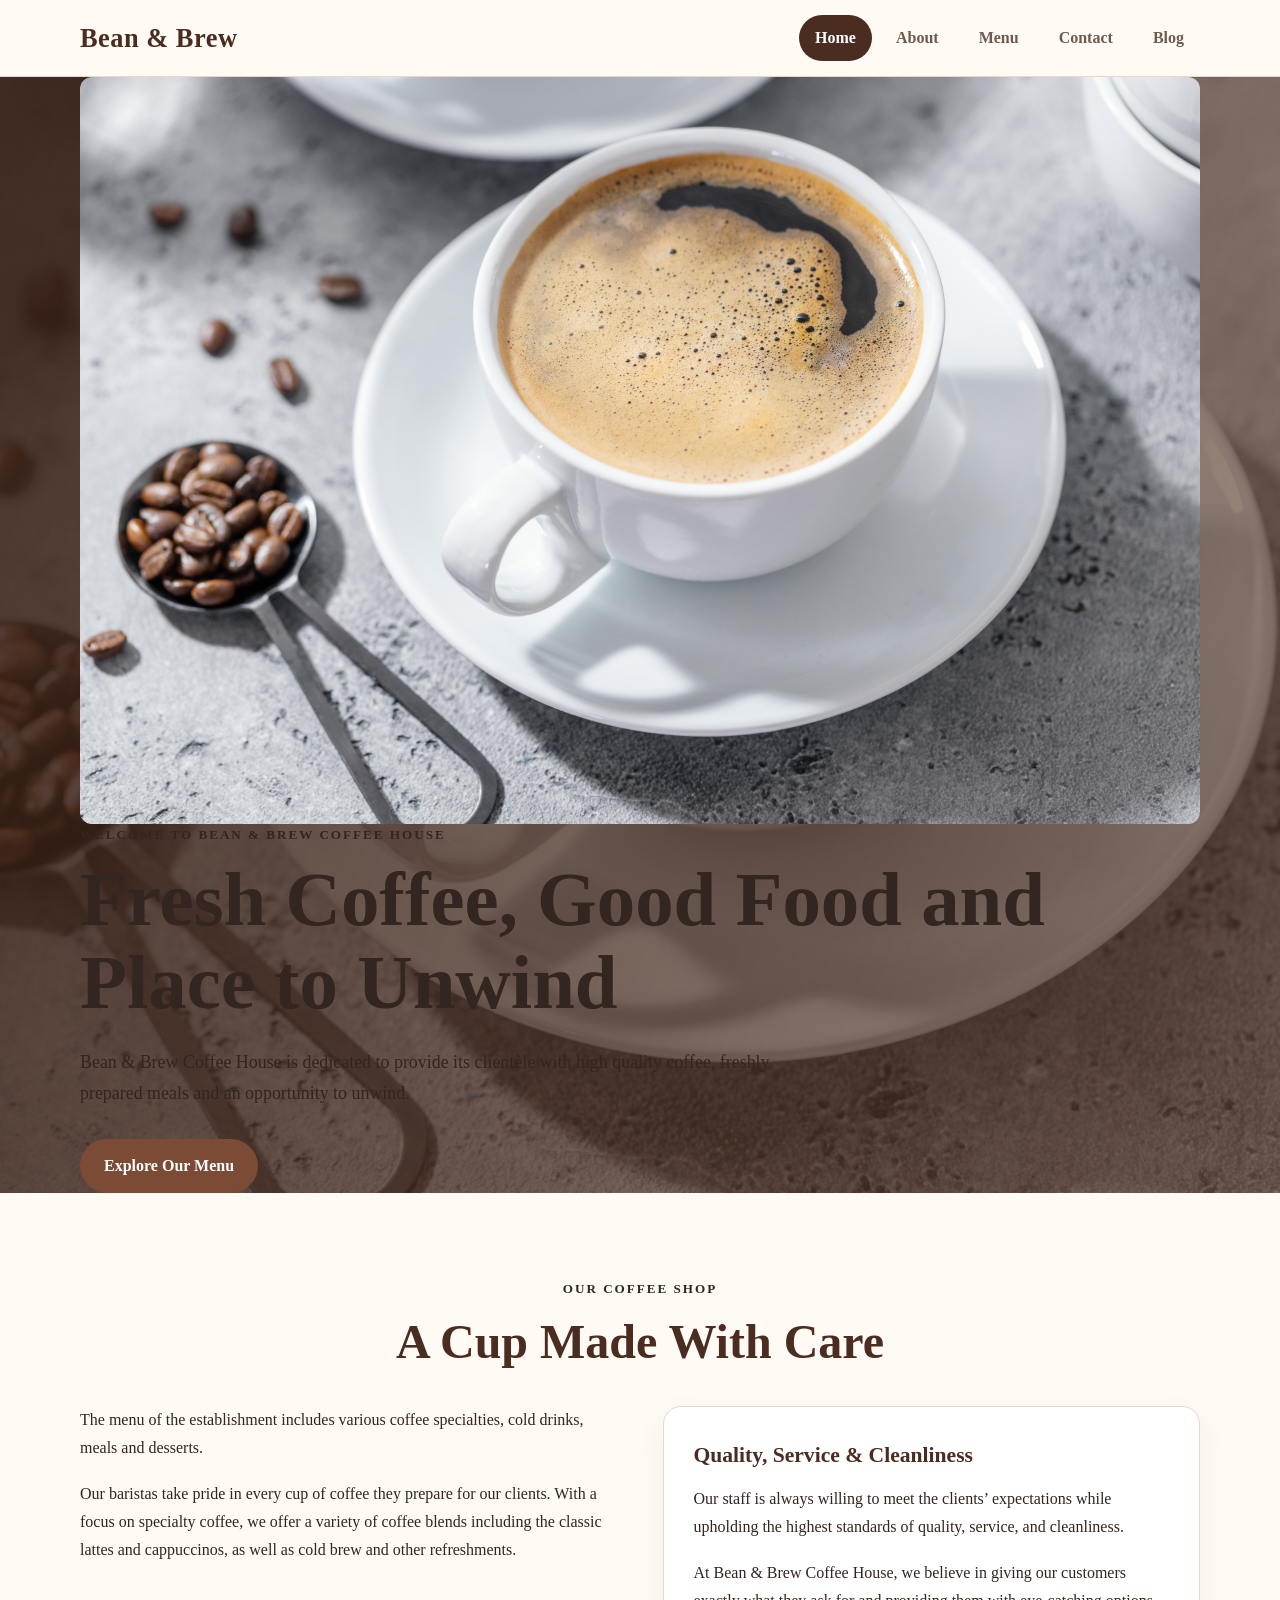
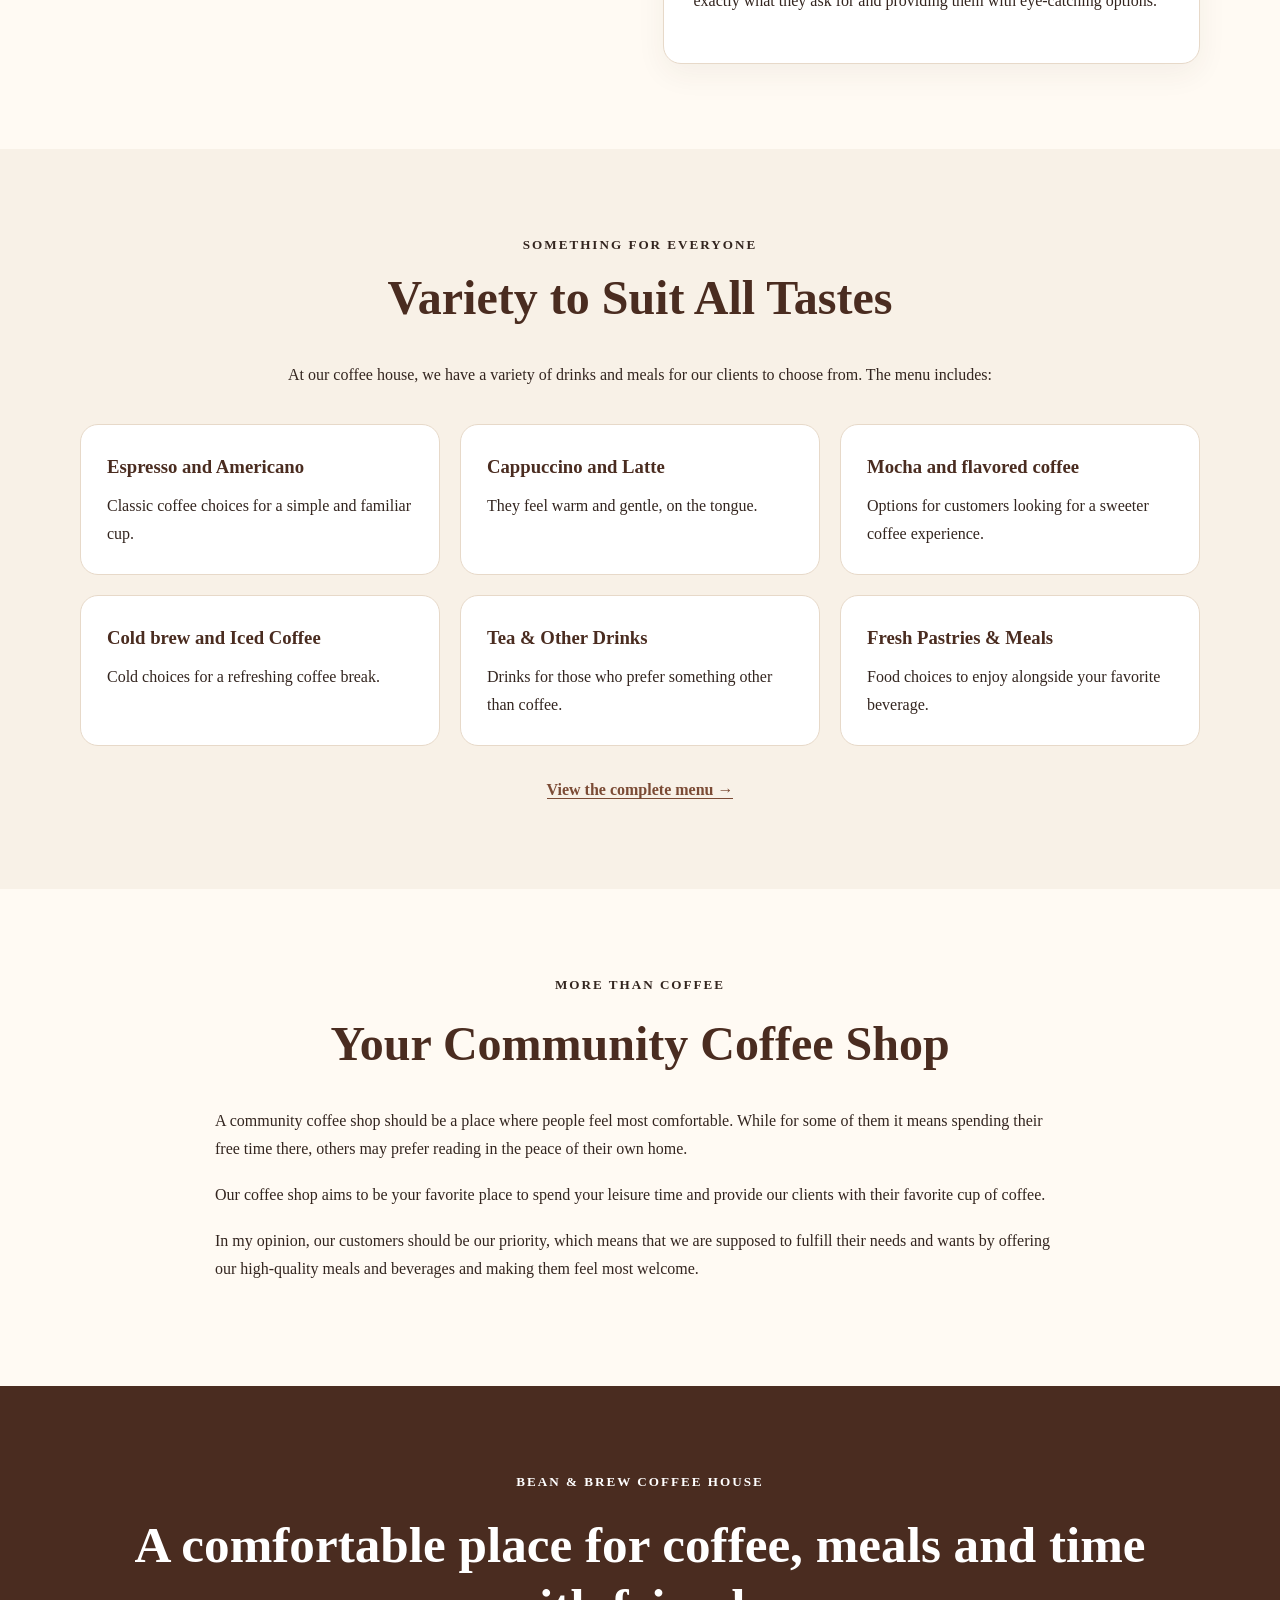
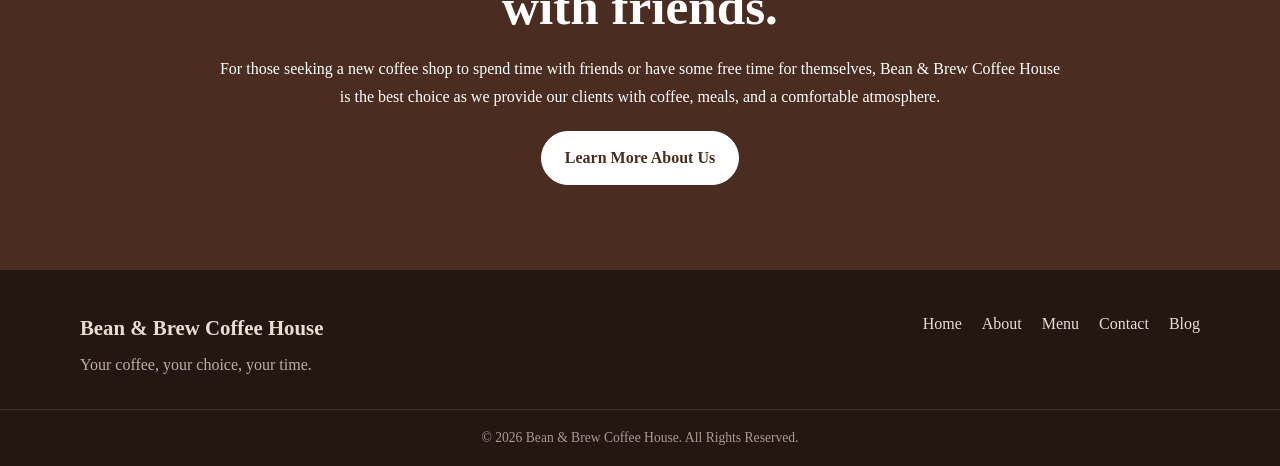
==== commit 9fd636a7: "view" ====
--- a/index.html
+++ b/index.html
@@ -11,17 +11,20 @@
 <header class="site-header">
   <div class="container nav-wrap">
     <a class="logo" href="index.html">Bean &amp; Brew</a>
-    <nav aria-label="Main navigation">
-      <a class="active" href="index.html">Home</a>
-      <a href="about.html">About</a>
-      <a href="menu.html">Menu</a>
-      <a href="contact.html">Contact</a>
-      <a href="blog.html">blog</a>
+    <input type="checkbox" id="menu-toggle">
 
+<label for="menu-toggle" class="hamburger" aria-label="Open navigation menu">
+    <span></span>
+    <span></span>
+    <span></span>
+</label>
 
-
-
-
+<nav aria-label="Main navigation">
+    <a class="active" href="index.html">Home</a>
+    <a href="about.html">About</a>
+    <a href="menu.html">Menu</a>
+    <a href="contact.html">Contact</a>
+    <a href="blog.html">Blog</a>
     </nav>
   </div>
 </header>
--- a/css/style.css
+++ b/css/style.css
@@ -70,39 +70,51 @@
     display: block;
     border-radius: 12px;
 }
-.hero .eyebrow,
-.hero h1,
-.hero p {
-    color: #fff;
-}
-/* Hamburger Menu */
+/* ============================= */
+/* MOBILE HAMBURGER MENU */
+/* ============================= */
+
 #menu-toggle {
     display: none;
 }
 
 .hamburger {
     display: none;
+    width: 42px;
+    height: 42px;
     cursor: pointer;
-    width: 40px;
-    height: 40px;
     flex-direction: column;
     justify-content: center;
+    align-items: center;
     gap: 5px;
 }
 
 .hamburger span {
     display: block;
-    width: 28px;
+    width: 27px;
     height: 3px;
     background: var(--brown);
     border-radius: 3px;
 }
 
-/* Mobile View */
+
+/* ============================= */
+/* MOBILE VIEW */
+/* ============================= */
+
 @media (max-width: 600px) {
 
     .nav-wrap {
+        min-height: 68px;
         position: relative;
+        flex-direction: row;
+        align-items: center;
+        flex-wrap: wrap;
+        padding: 12px 0;
+    }
+
+    .logo {
+        font-size: 1.35rem;
     }
 
     .hamburger {
@@ -114,17 +126,21 @@
         display: none;
         width: 100%;
         flex-direction: column;
-        gap: 5px;
+        gap: 4px;
         margin-top: 10px;
     }
 
     .nav-wrap nav a {
+        display: block;
         width: 100%;
         text-align: center;
         padding: 10px;
+        border-radius: 8px;
     }
 
+    /* Show menu when hamburger is clicked */
     #menu-toggle:checked ~ nav {
         display: flex;
     }
+
 }
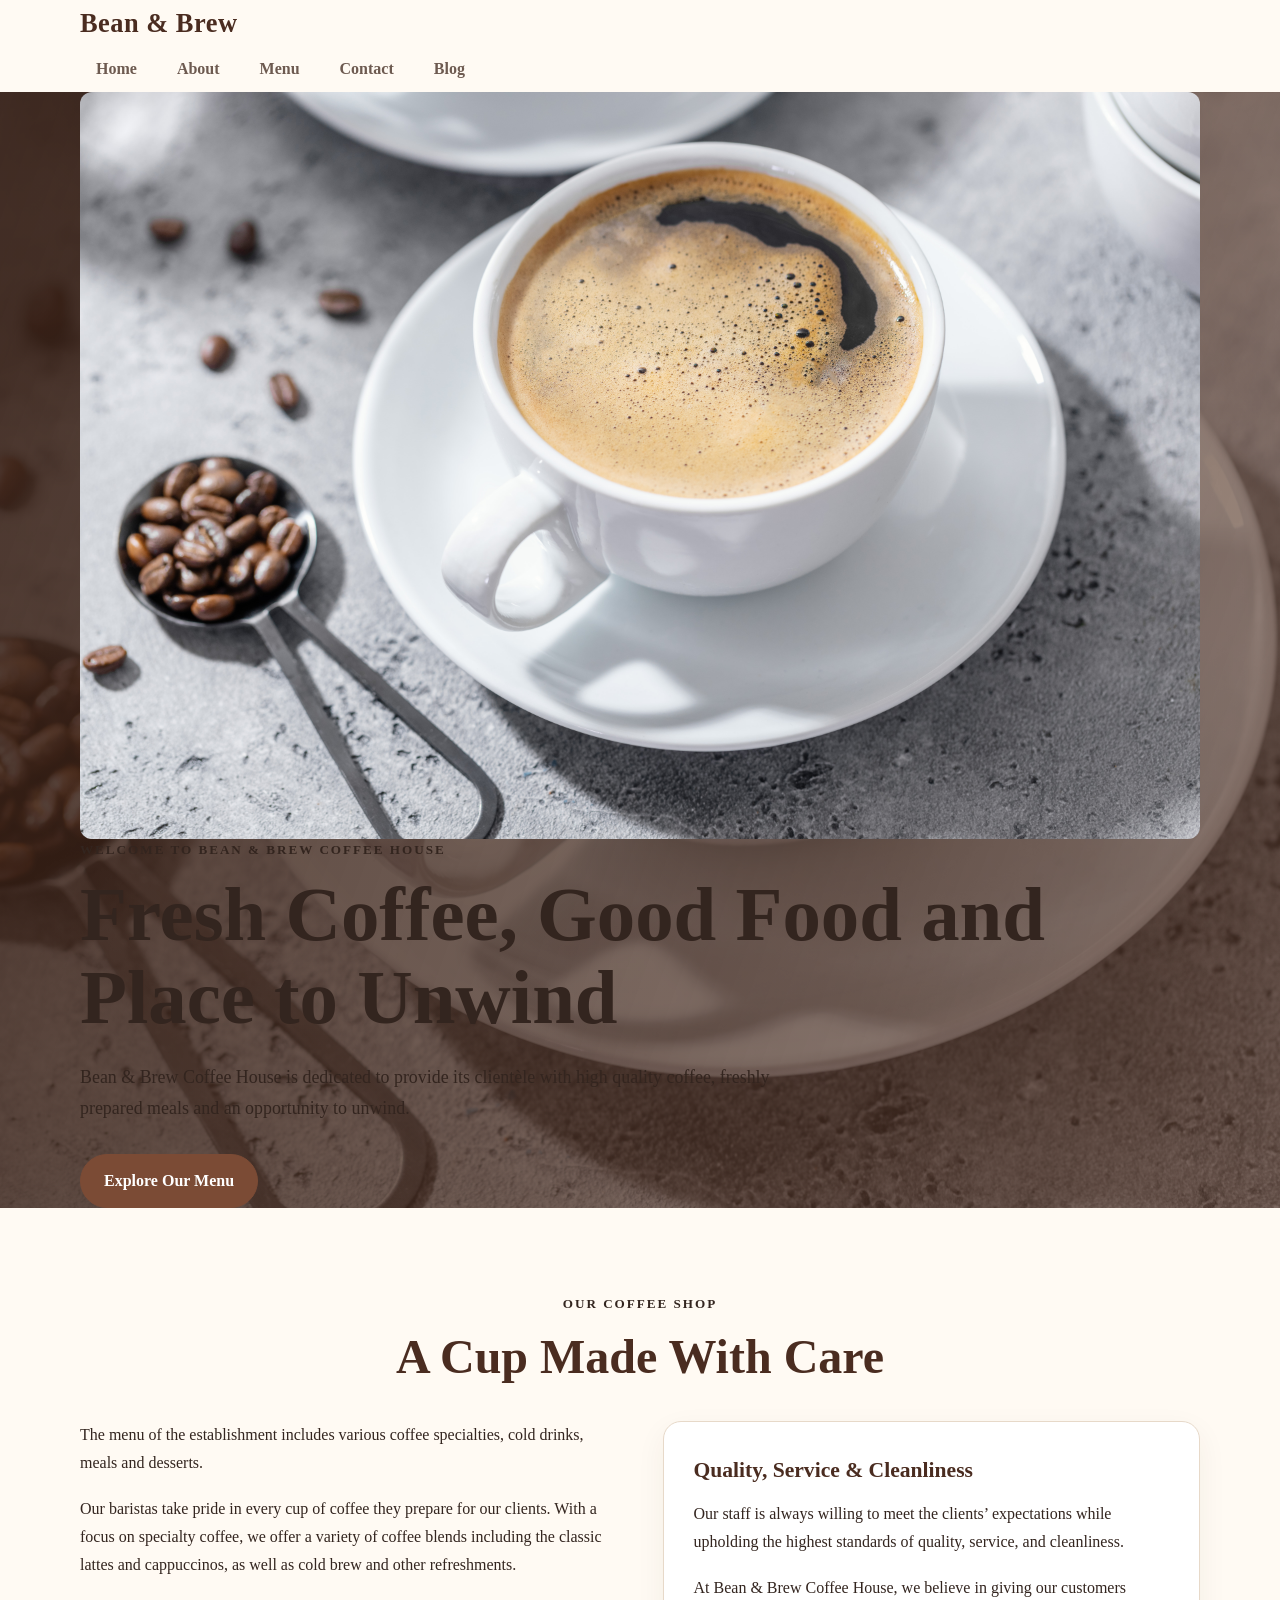
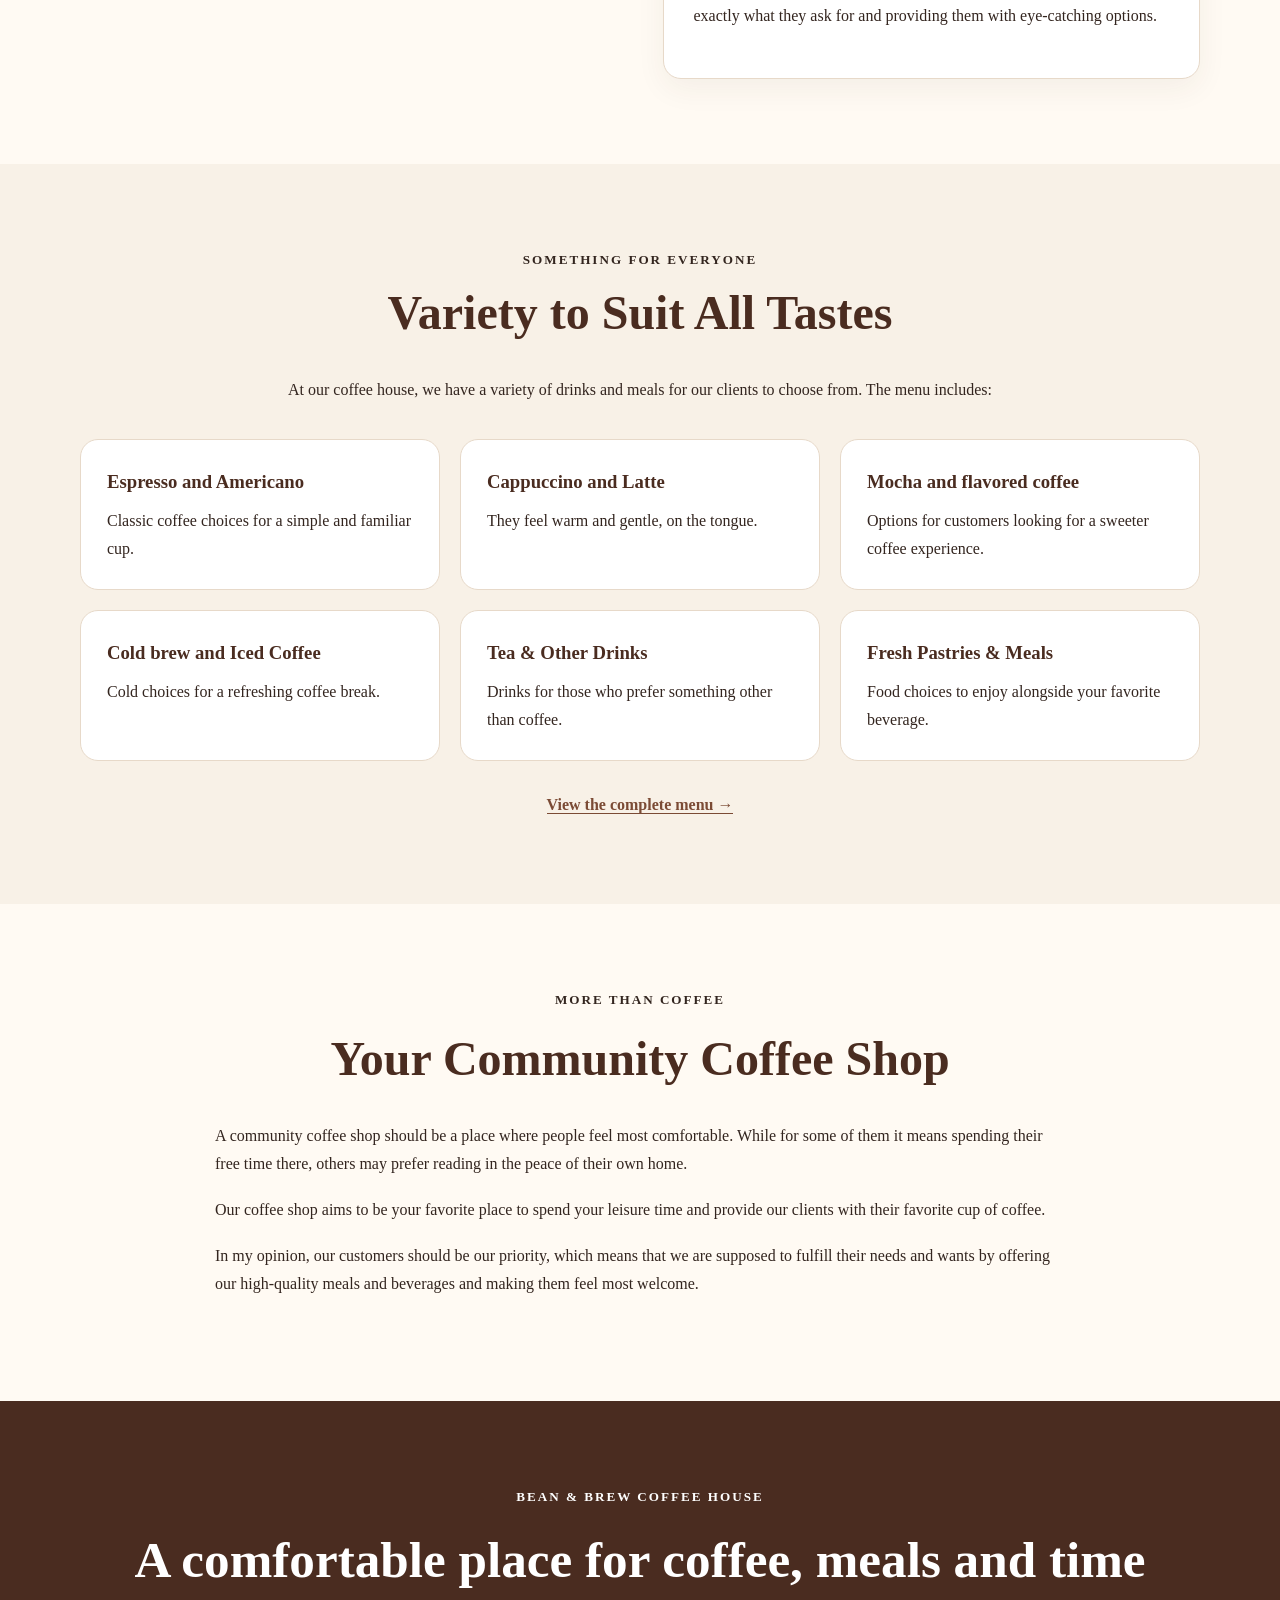
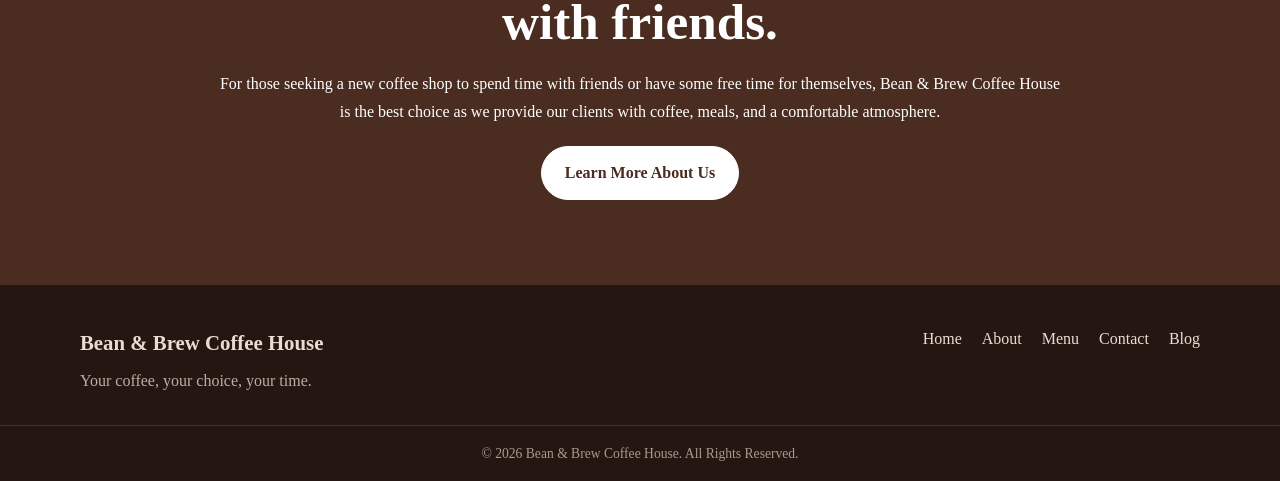
==== commit cf555e4b: "new navigation" ====
--- a/index.html
+++ b/index.html
@@ -8,25 +8,26 @@
 <link rel="stylesheet" href="css/style.css">
 </head>
 <body>
-<header class="site-header">
-  <div class="container nav-wrap">
-    <a class="logo" href="index.html">Bean &amp; Brew</a>
-    <input type="checkbox" id="menu-toggle">
+<header>
+    <div class="container nav-container">
+        <a href="index.html" class="logo">Bean & Brew</a>
 
-<label for="menu-toggle" class="hamburger" aria-label="Open navigation menu">
-    <span></span>
-    <span></span>
-    <span></span>
-</label>
+        <input type="checkbox" id="menu-toggle">
 
-<nav aria-label="Main navigation">
-    <a class="active" href="index.html">Home</a>
-    <a href="about.html">About</a>
-    <a href="menu.html">Menu</a>
-    <a href="contact.html">Contact</a>
-    <a href="blog.html">Blog</a>
-    </nav>
-  </div>
+        <label for="menu-toggle" class="hamburger">
+            <span></span>
+            <span></span>
+            <span></span>
+        </label>
+
+        <nav>
+            <a href="index.html">Home</a>
+            <a href="about.html">About</a>
+            <a href="menu.html">Menu</a>
+            <a href="contact.html">Contact</a>
+            <a href="blog.html">Blog</a>
+        </nav>
+    </div>
 </header>
 
 <main>
--- a/css/style.css
+++ b/css/style.css
@@ -74,73 +74,58 @@
 /* MOBILE HAMBURGER MENU */
 /* ============================= */
 
+/* Hamburger Menu */
 #menu-toggle {
     display: none;
 }
 
 .hamburger {
     display: none;
-    width: 42px;
-    height: 42px;
     cursor: pointer;
     flex-direction: column;
-    justify-content: center;
-    align-items: center;
     gap: 5px;
 }
 
 .hamburger span {
+    width: 25px;
+    height: 3px;
+    background: #333;
     display: block;
-    width: 27px;
-    height: 3px;
-    background: var(--brown);
-    border-radius: 3px;
 }
 
+/* Mobile Menu */
+@media (max-width: 768px) {
 
-/* ============================= */
-/* MOBILE VIEW */
-/* ============================= */
-
-@media (max-width: 600px) {
-
-    .nav-wrap {
-        min-height: 68px;
-        position: relative;
-        flex-direction: row;
+    .nav-container {
+        display: flex;
         align-items: center;
-        flex-wrap: wrap;
-        padding: 12px 0;
-    }
-
-    .logo {
-        font-size: 1.35rem;
+        justify-content: space-between;
     }
 
     .hamburger {
         display: flex;
-        margin-left: auto;
     }
 
-    .nav-wrap nav {
+    nav {
         display: none;
         width: 100%;
         flex-direction: column;
-        gap: 4px;
-        margin-top: 10px;
+        text-align: center;
     }
 
-    .nav-wrap nav a {
-        display: block;
-        width: 100%;
-        text-align: center;
-        padding: 10px;
-        border-radius: 8px;
-    }
-
-    /* Show menu when hamburger is clicked */
     #menu-toggle:checked ~ nav {
         display: flex;
     }
 
+    nav a {
+        padding: 12px;
+        display: block;
+    }
+}
+
+}
+.hero .eyebrow,
+.hero h1,
+.hero p {
+    color: #fff;
 }
